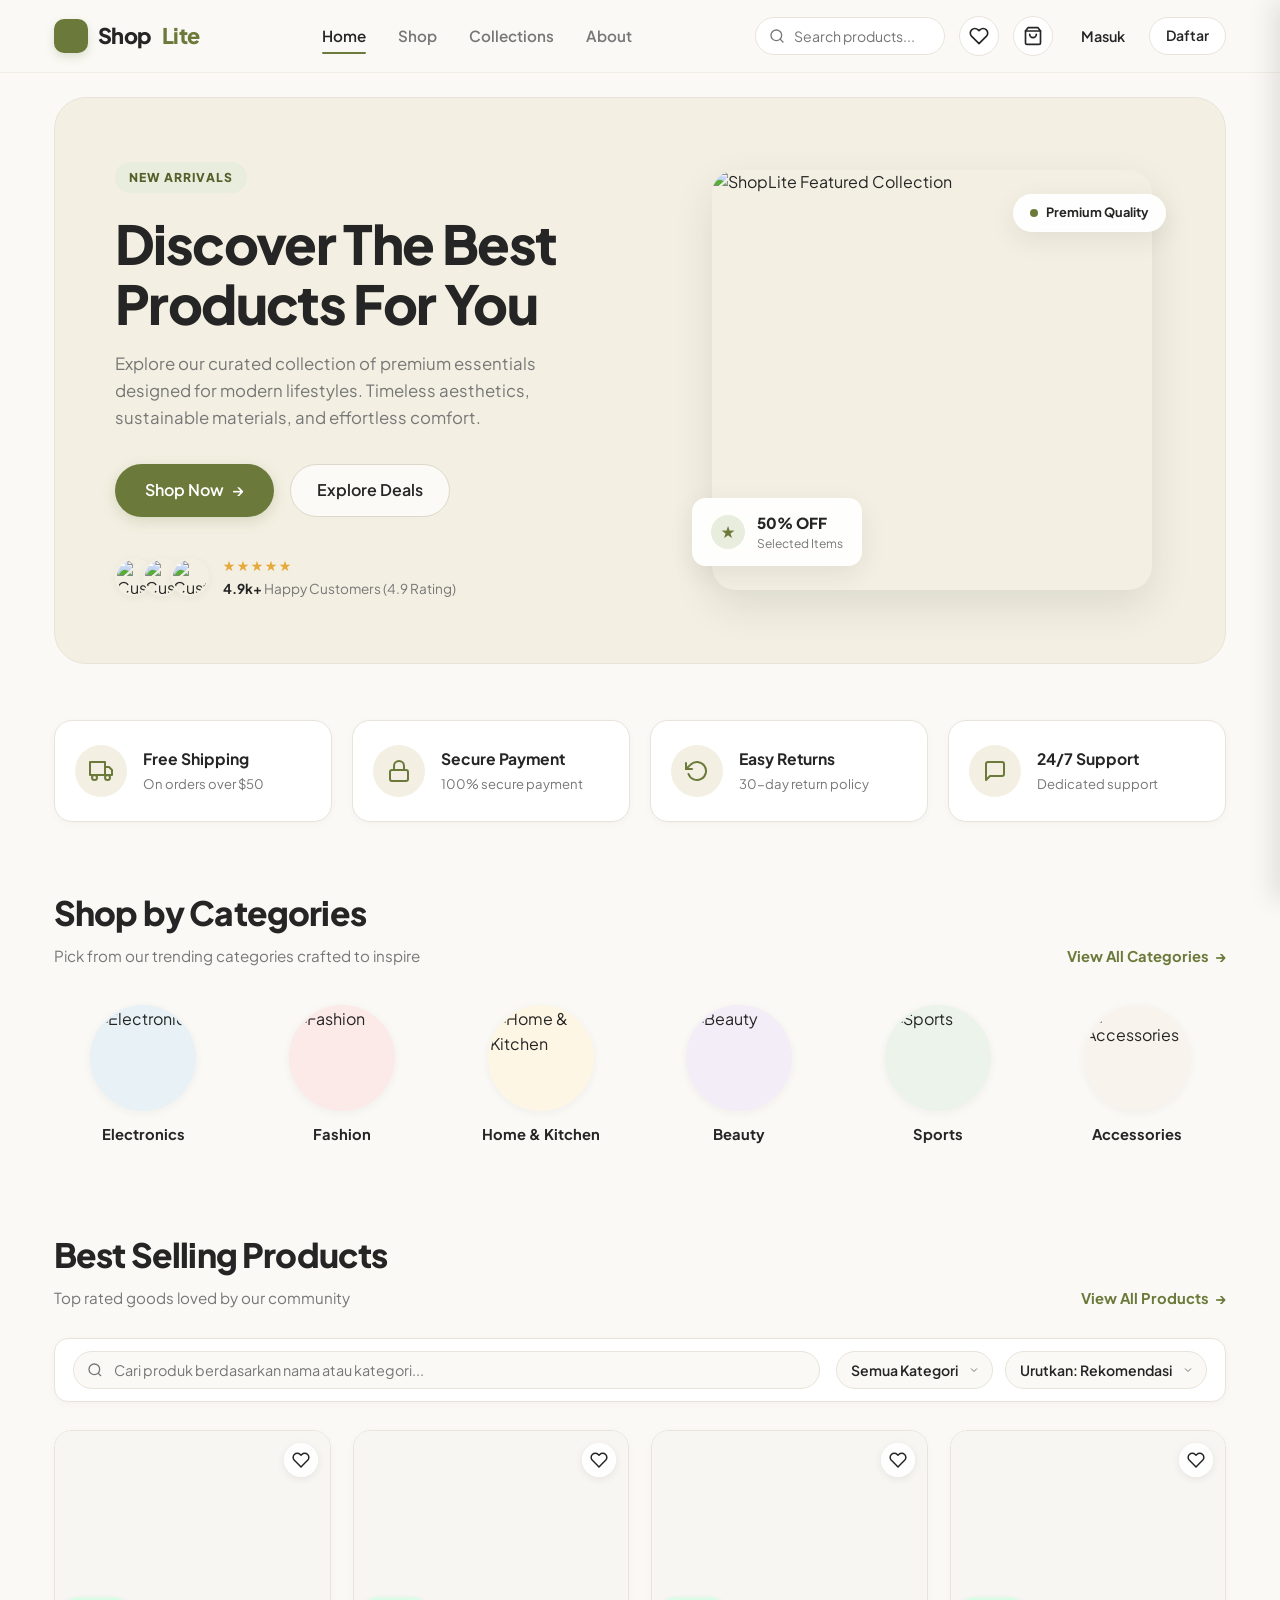
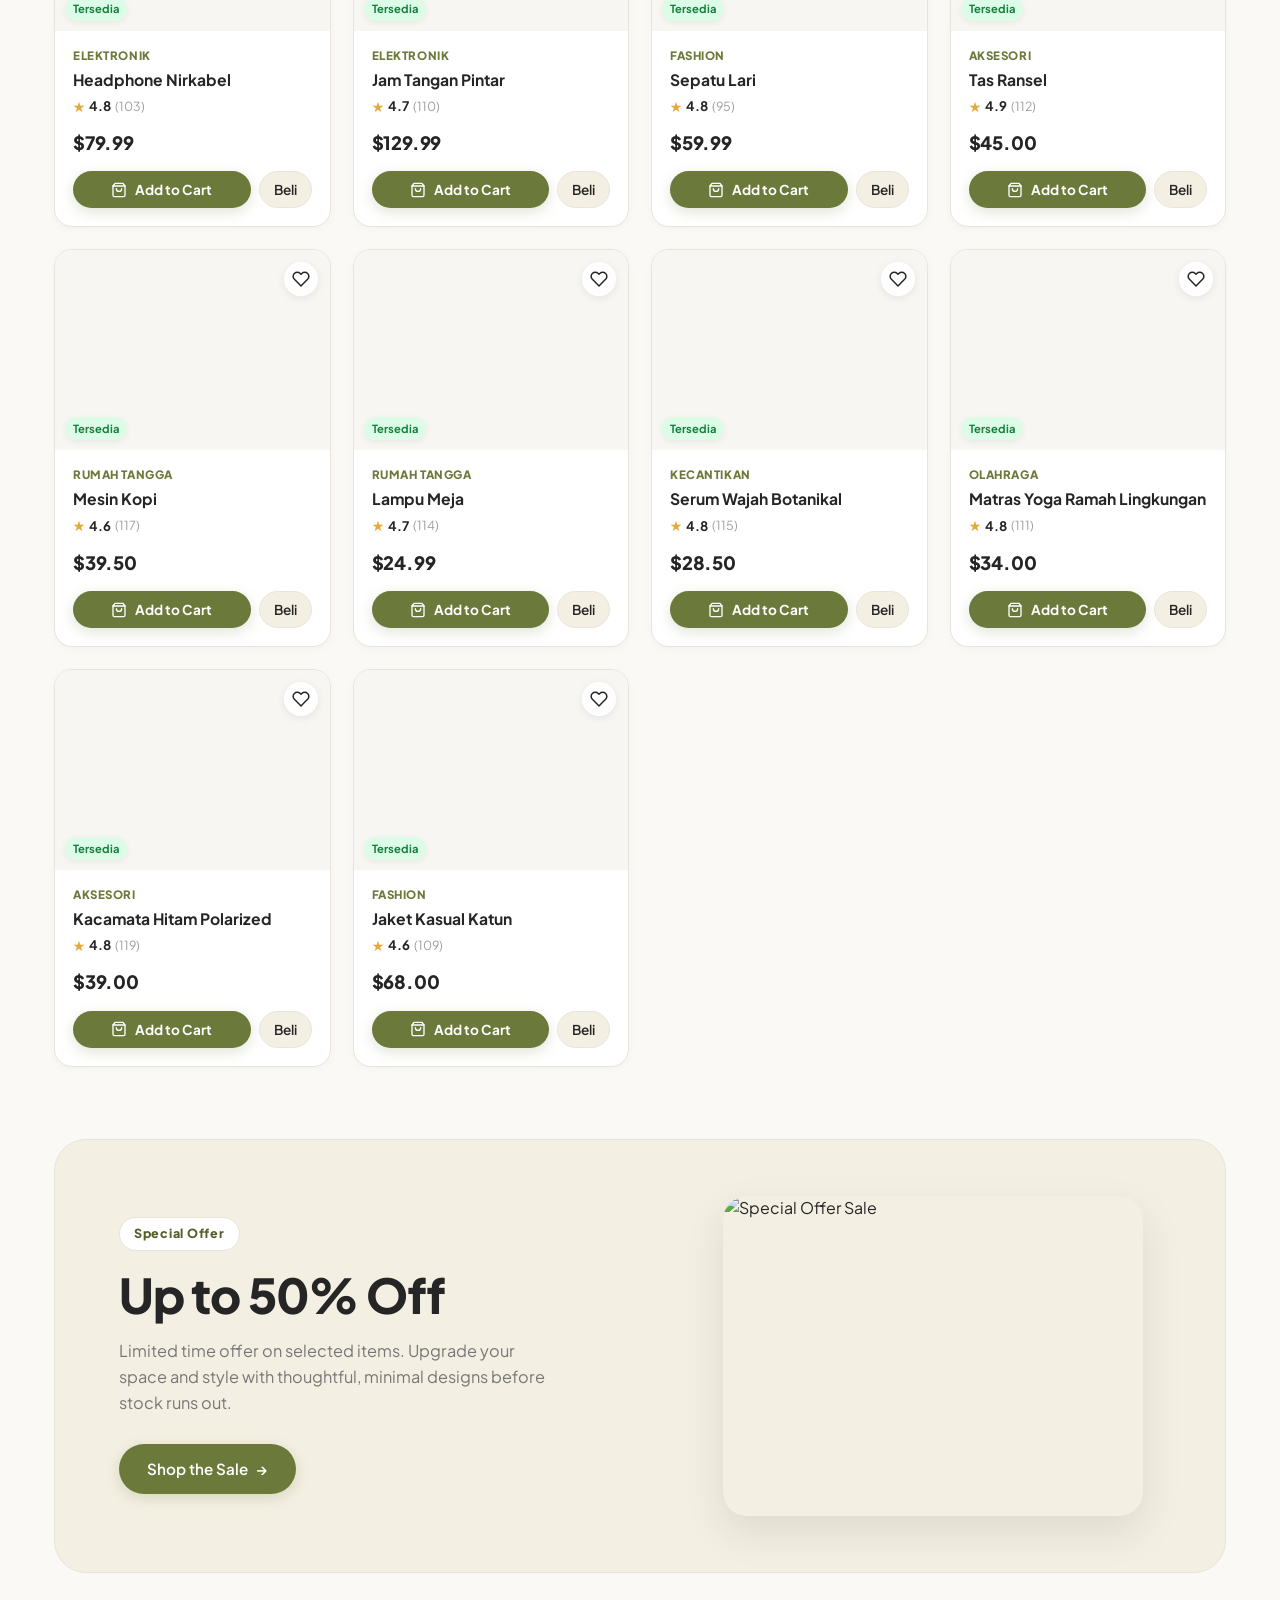
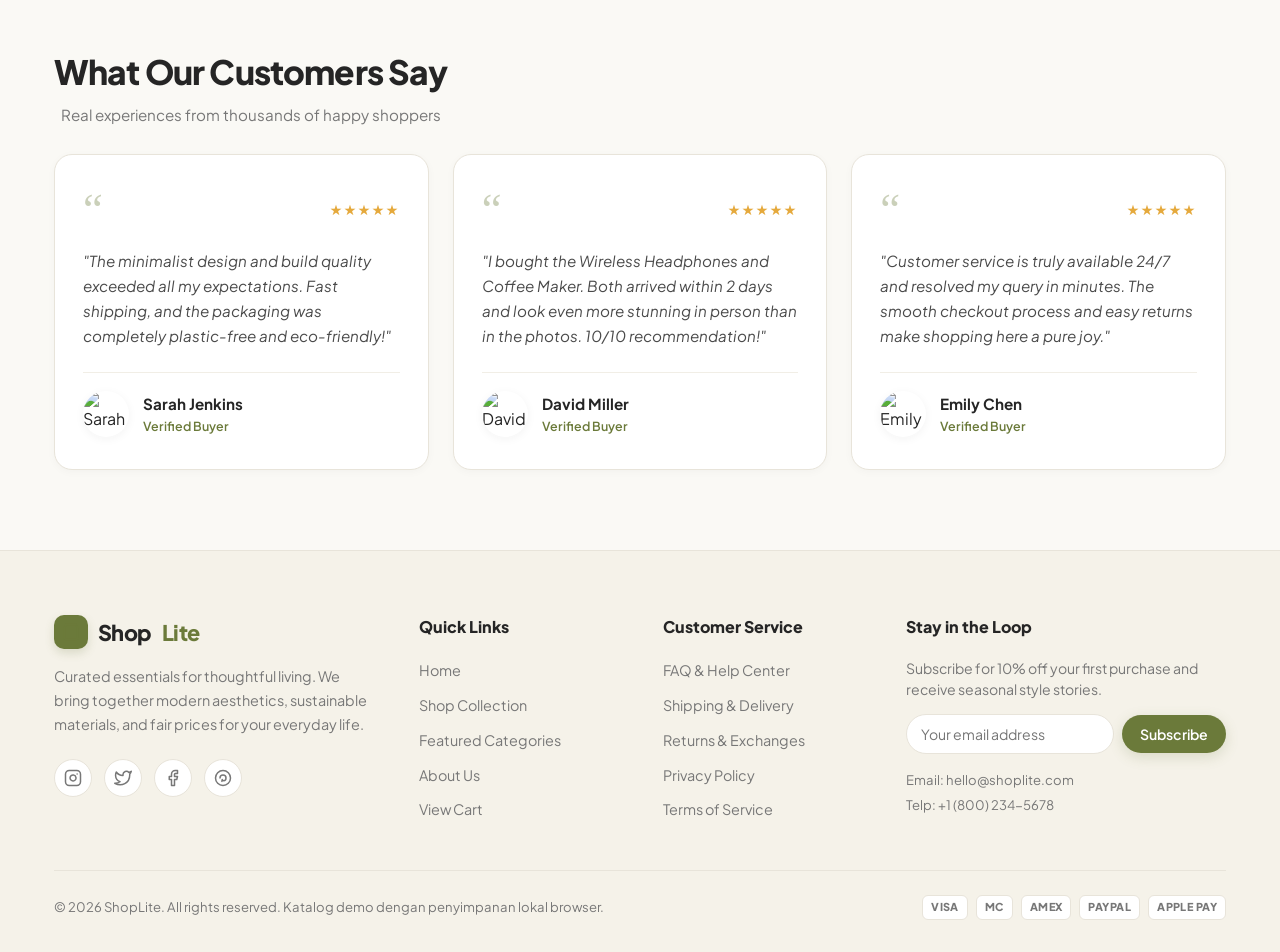
==== index.html @ 781b8d29 "initial commit" ====
<!DOCTYPE html>
<html lang="id">
<head>
  <meta charset="UTF-8">
  <meta name="viewport" content="width=device-width, initial-scale=1.0">
  <title>ShopLite — Modern & Minimal E-Commerce</title>
  <meta name="description" content="ShopLite offers modern, premium essentials crafted for your lifestyle. Enjoy free shipping, secure payment, and easy returns.">
  
  <!-- Modern Typography: Google Font Plus Jakarta Sans -->
  <link rel="preconnect" href="https://fonts.googleapis.com">
  <link rel="preconnect" href="https://fonts.gstatic.com" crossorigin>
  <link href="https://fonts.googleapis.com/css2?family=Plus+Jakarta+Sans:wght@400;500;600;700;800&display=swap" rel="stylesheet">
  
  <link rel="stylesheet" href="styles.css">
</head>
<body>

  <!-- ==================== HEADER / NAVBAR ==================== -->
  <header class="site-header">
    <nav class="navbar" id="mainNavbar">
      <div class="navbar-inner">
        <!-- Logo -->
        <a href="index.html" class="brand" aria-label="ShopLite Home">
          <span class="brand-icon">
            <svg viewBox="0 0 24 24" width="18" height="18" fill="none" stroke="currentColor" stroke-width="2.2" stroke-linecap="round" stroke-linejoin="round">
              <path d="M6 2L3 6v14a2 2 0 0 0 2 2h14a2 2 0 0 0 2-2V6l-3-4z"></path>
              <line x1="3" y1="6" x2="21" y2="6"></line>
              <path d="M16 10a4 4 0 0 1-8 0"></path>
            </svg>
          </span>
          Shop<span>Lite</span>
        </a>

        <!-- Desktop Navigation Links -->
        <div class="nav-menu">
          <a href="index.html" class="nav-item active">Home</a>
          <a href="#products-section" class="nav-item">Shop</a>
          <a href="#categories-section" class="nav-item">Collections</a>
          <a href="#about-section" class="nav-item">About</a>
        </div>

        <!-- Right Action Icons & Search -->
        <div class="nav-actions">
          <!-- Search Field -->
          <div class="nav-search-wrap">
            <svg class="search-icon" viewBox="0 0 24 24" width="16" height="16" fill="none" stroke="currentColor" stroke-width="2" stroke-linecap="round" stroke-linejoin="round">
              <circle cx="11" cy="11" r="8"></circle>
              <line x1="21" y1="21" x2="16.65" y2="16.65"></line>
            </svg>
            <input type="text" id="navSearchInput" class="nav-search-input" placeholder="Search products..." aria-label="Cari produk">
          </div>

          <!-- Wishlist Button -->
          <button id="navWishlistBtn" class="nav-icon-btn" aria-label="Wishlist" title="Lihat Wishlist">
            <svg viewBox="0 0 24 24" width="20" height="20" fill="none" stroke="currentColor" stroke-width="2" stroke-linecap="round" stroke-linejoin="round">
              <path d="M20.84 4.61a5.5 5.5 0 0 0-7.78 0L12 5.67l-1.06-1.06a5.5 5.5 0 0 0-7.78 7.78l1.06 1.06L12 21.23l7.78-7.78 1.06-1.06a5.5 5.5 0 0 0 0-7.78z"></path>
            </svg>
            <span id="wishlistCount" class="nav-badge" style="display:none;">0</span>
          </button>

          <!-- Shopping Cart Link -->
          <a href="cart.html" class="nav-icon-btn cart-btn" aria-label="Keranjang Belanja" title="Keranjang Belanja">
            <svg viewBox="0 0 24 24" width="20" height="20" fill="none" stroke="currentColor" stroke-width="2" stroke-linecap="round" stroke-linejoin="round">
              <path d="M6 2L3 6v14a2 2 0 0 0 2 2h14a2 2 0 0 0 2-2V6l-3-4z"></path>
              <line x1="3" y1="6" x2="21" y2="6"></line>
              <path d="M16 10a4 4 0 0 1-8 0"></path>
            </svg>
            <span id="cartCount" class="cart-badge">0</span>
          </a>

          <!-- User / Auth Area -->
          <div class="auth-wrapper">
            <div id="authArea" class="auth-area">
              <!-- filled dynamically by auth.js -->
            </div>
          </div>

          <!-- Mobile Hamburger Toggle -->
          <button id="mobileMenuToggle" class="mobile-toggle-btn" aria-label="Buka menu navigasi">
            <span></span>
            <span></span>
            <span></span>
          </button>
        </div>
      </div>
    </nav>

    <!-- Mobile Drawer Navigation -->
    <div id="mobileOverlay" class="mobile-overlay"></div>
    <div id="mobileMenu" class="mobile-menu">
      <div class="mobile-menu-header">
        <a href="index.html" class="brand">
          <span class="brand-icon">
            <svg viewBox="0 0 24 24" width="16" height="16" fill="none" stroke="currentColor" stroke-width="2">
              <path d="M6 2L3 6v14a2 2 0 0 0 2 2h14a2 2 0 0 0 2-2V6l-3-4z"></path>
            </svg>
          </span>
          Shop<span>Lite</span>
        </a>
        <button id="mobileMenuClose" class="mobile-close-btn" aria-label="Tutup menu">&times;</button>
      </div>
      <div class="mobile-menu-body">
        <a href="index.html" class="mobile-nav-link active">Home</a>
        <a href="#products-section" class="mobile-nav-link">Shop</a>
        <a href="#categories-section" class="mobile-nav-link">Collections</a>
        <a href="#about-section" class="mobile-nav-link">About</a>
        <div class="mobile-divider"></div>
        <a href="cart.html" class="mobile-nav-link">Keranjang Belanja</a>
        <div class="mobile-auth-placeholder" id="mobileAuthArea"></div>
      </div>
    </div>
  </header>

  <main class="main-content">
    <div class="container">
      
      <!-- ==================== HERO SECTION ==================== -->
      <section class="hero-section">
        <div class="hero-card">
          <div class="hero-content">
            <span class="hero-pill">NEW ARRIVALS</span>
            <h1 class="hero-title">Discover The Best Products For You</h1>
            <p class="hero-desc">
              Explore our curated collection of premium essentials designed for modern lifestyles. Timeless aesthetics, sustainable materials, and effortless comfort.
            </p>
            <div class="hero-cta-group">
              <a href="#products-section" class="btn btn-primary hero-btn">
                Shop Now <span class="btn-arrow">→</span>
              </a>
              <a href="#special-offer" class="btn btn-secondary hero-btn-sec">
                Explore Deals
              </a>
            </div>

            <!-- Customer Social Proof -->
            <div class="hero-social-proof">
              <div class="avatar-group">
                <img src="https://images.unsplash.com/photo-1534528741775-53994a69daeb?auto=format&fit=crop&w=80&q=80" alt="Customer avatar" class="avatar-img">
                <img src="https://images.unsplash.com/photo-1507003211169-0a1dd7228f2d?auto=format&fit=crop&w=80&q=80" alt="Customer avatar" class="avatar-img">
                <img src="https://images.unsplash.com/photo-1494790108377-be9c29b29330?auto=format&fit=crop&w=80&q=80" alt="Customer avatar" class="avatar-img">
              </div>
              <div class="proof-meta">
                <div class="proof-stars">★★★★★</div>
                <div class="proof-text"><strong>4.9k+</strong> Happy Customers (4.9 Rating)</div>
              </div>
            </div>
          </div>

          <div class="hero-media">
            <div class="hero-img-wrap">
              <img src="https://images.unsplash.com/photo-1441986300917-64674bd600d8?auto=format&fit=crop&w=900&q=80" alt="ShopLite Featured Collection" class="hero-img">
              
              <!-- Floating Glassmorphic Badge -->
              <div class="hero-float-card">
                <div class="float-icon">★</div>
                <div class="float-info">
                  <div class="float-title">50% OFF</div>
                  <div class="float-sub">Selected Items</div>
                </div>
              </div>

              <div class="hero-float-tag">
                <span class="tag-dot"></span> Premium Quality
              </div>
            </div>
          </div>
        </div>
      </section>

      <!-- ==================== SERVICE BENEFITS ==================== -->
      <section class="benefits-section">
        <div class="benefits-grid">
          <!-- Benefit 1 -->
          <div class="benefit-card">
            <div class="benefit-icon">
              <svg viewBox="0 0 24 24" width="24" height="24" fill="none" stroke="currentColor" stroke-width="2" stroke-linecap="round" stroke-linejoin="round">
                <rect x="1" y="3" width="15" height="13"></rect>
                <polygon points="16 8 20 8 23 11 23 16 16 16 16 8"></polygon>
                <circle cx="5.5" cy="18.5" r="2.5"></circle>
                <circle cx="18.5" cy="18.5" r="2.5"></circle>
              </svg>
            </div>
            <div class="benefit-text">
              <h4 class="benefit-title">Free Shipping</h4>
              <p class="benefit-sub">On orders over $50</p>
            </div>
          </div>

          <!-- Benefit 2 -->
          <div class="benefit-card">
            <div class="benefit-icon">
              <svg viewBox="0 0 24 24" width="24" height="24" fill="none" stroke="currentColor" stroke-width="2" stroke-linecap="round" stroke-linejoin="round">
                <rect x="3" y="11" width="18" height="11" rx="2" ry="2"></rect>
                <path d="M7 11V7a5 5 0 0 1 10 0v4"></path>
              </svg>
            </div>
            <div class="benefit-text">
              <h4 class="benefit-title">Secure Payment</h4>
              <p class="benefit-sub">100% secure payment</p>
            </div>
          </div>

          <!-- Benefit 3 -->
          <div class="benefit-card">
            <div class="benefit-icon">
              <svg viewBox="0 0 24 24" width="24" height="24" fill="none" stroke="currentColor" stroke-width="2" stroke-linecap="round" stroke-linejoin="round">
                <polyline points="1 4 1 10 7 10"></polyline>
                <path d="M3.51 15a9 9 0 1 0 2.13-9.36L1 10"></path>
              </svg>
            </div>
            <div class="benefit-text">
              <h4 class="benefit-title">Easy Returns</h4>
              <p class="benefit-sub">30-day return policy</p>
            </div>
          </div>

          <!-- Benefit 4 -->
          <div class="benefit-card">
            <div class="benefit-icon">
              <svg viewBox="0 0 24 24" width="24" height="24" fill="none" stroke="currentColor" stroke-width="2" stroke-linecap="round" stroke-linejoin="round">
                <path d="M21 15a2 2 0 0 1-2 2H7l-4 4V5a2 2 0 0 1 2-2h14a2 2 0 0 1 2 2z"></path>
              </svg>
            </div>
            <div class="benefit-text">
              <h4 class="benefit-title">24/7 Support</h4>
              <p class="benefit-sub">Dedicated support</p>
            </div>
          </div>
        </div>
      </section>

      <!-- ==================== SHOP BY CATEGORIES ==================== -->
      <section class="section categories-section" id="categories-section">
        <div class="section-header">
          <div>
            <h2 class="section-title">Shop by Categories</h2>
            <p class="section-subtitle">Pick from our trending categories crafted to inspire</p>
          </div>
          <a href="#products-section" id="viewAllCategoriesBtn" class="section-link">
            View All Categories <span class="link-arrow">→</span>
          </a>
        </div>

        <div class="categories-row">
          <!-- 1. Electronics (pastel blue) -->
          <div class="category-card" data-category-target="Elektronik">
            <div class="category-circle cat-bg-blue">
              <img src="https://images.unsplash.com/photo-1505740420928-5e560c06d30e?auto=format&fit=crop&w=300&q=80" alt="Electronics" class="cat-img" loading="lazy">
            </div>
            <span class="category-name">Electronics</span>
          </div>

          <!-- 2. Fashion (pastel pink) -->
          <div class="category-card" data-category-target="Fashion">
            <div class="category-circle cat-bg-pink">
              <img src="https://images.unsplash.com/photo-1542291026-7eec264c27ff?auto=format&fit=crop&w=300&q=80" alt="Fashion" class="cat-img" loading="lazy">
            </div>
            <span class="category-name">Fashion</span>
          </div>

          <!-- 3. Home & Kitchen (pastel yellow) -->
          <div class="category-card" data-category-target="Rumah Tangga">
            <div class="category-circle cat-bg-yellow">
              <img src="https://images.unsplash.com/photo-1495474472287-4d71bcdd2085?auto=format&fit=crop&w=300&q=80" alt="Home & Kitchen" class="cat-img" loading="lazy">
            </div>
            <span class="category-name">Home & Kitchen</span>
          </div>

          <!-- 4. Beauty (pastel purple) -->
          <div class="category-card" data-category-target="Kecantikan">
            <div class="category-circle cat-bg-purple">
              <img src="https://images.unsplash.com/photo-1620916566398-39f1143ab7be?auto=format&fit=crop&w=300&q=80" alt="Beauty" class="cat-img" loading="lazy">
            </div>
            <span class="category-name">Beauty</span>
          </div>

          <!-- 5. Sports (pastel green) -->
          <div class="category-card" data-category-target="Olahraga">
            <div class="category-circle cat-bg-green">
              <img src="https://images.unsplash.com/photo-1601925260368-ae2f83cf8b7f?auto=format&fit=crop&w=300&q=80" alt="Sports" class="cat-img" loading="lazy">
            </div>
            <span class="category-name">Sports</span>
          </div>

          <!-- 6. Accessories (pastel beige) -->
          <div class="category-card" data-category-target="Aksesori">
            <div class="category-circle cat-bg-beige">
              <img src="https://images.unsplash.com/photo-1553062407-98eeb64c6a62?auto=format&fit=crop&w=300&q=80" alt="Accessories" class="cat-img" loading="lazy">
            </div>
            <span class="category-name">Accessories</span>
          </div>
        </div>
      </section>

      <!-- ==================== BEST SELLING PRODUCTS ==================== -->
      <section class="section products-section" id="products-section">
        <div class="section-header">
          <div>
            <h2 class="section-title">Best Selling Products</h2>
            <p class="section-subtitle">Top rated goods loved by our community</p>
          </div>
          <a href="#products-section" id="viewAllProductsBtn" class="section-link">
            View All Products <span class="link-arrow">→</span>
          </a>
        </div>

        <!-- Filters Bar -->
        <div class="filters-bar">
          <div class="filter-search-box">
            <svg class="filter-search-icon" viewBox="0 0 24 24" width="16" height="16" fill="none" stroke="currentColor" stroke-width="2">
              <circle cx="11" cy="11" r="8"></circle>
              <line x1="21" y1="21" x2="16.65" y2="16.65"></line>
            </svg>
            <input type="text" id="searchInput" placeholder="Cari produk berdasarkan nama atau kategori...">
          </div>

          <div class="filter-selects-wrap">
            <div class="custom-select-wrap">
              <select id="categoryFilter" aria-label="Filter berdasarkan kategori">
                <option value="">Semua Kategori</option>
              </select>
            </div>

            <div class="custom-select-wrap">
              <select id="sortSelect" aria-label="Urutkan produk">
                <option value="default">Urutkan: Rekomendasi</option>
                <option value="price-asc">Harga: Terendah</option>
                <option value="price-desc">Harga: Tertinggi</option>
                <option value="name-asc">Nama: A–Z</option>
              </select>
            </div>
          </div>
        </div>

        <!-- Product Grid (filled by store.js) -->
        <div id="productGrid" class="product-grid"></div>

        <!-- Empty State -->
        <div id="emptyState" class="empty-state" style="display:none;">
          <div class="empty-state-icon">🔍</div>
          <h3>Produk tidak ditemukan</h3>
          <p>Coba kata pencarian lain atau pilih kategori yang berbeda.</p>
          <button class="btn btn-primary" onclick="resetFilters()">Reset Filter</button>
        </div>
      </section>

      <!-- ==================== SPECIAL OFFER BANNER ==================== -->
      <section class="section offer-section" id="special-offer">
        <div class="offer-banner">
          <div class="offer-content">
            <span class="offer-pill">Special Offer</span>
            <h2 class="offer-title">Up to 50% Off</h2>
            <p class="offer-desc">
              Limited time offer on selected items. Upgrade your space and style with thoughtful, minimal designs before stock runs out.
            </p>
            <a href="#products-section" class="btn btn-primary offer-btn">
              Shop the Sale <span class="btn-arrow">→</span>
            </a>
          </div>
          <div class="offer-media">
            <img src="https://images.unsplash.com/photo-1544816155-12df9643f363?auto=format&fit=crop&w=700&q=80" alt="Special Offer Sale" class="offer-img" loading="lazy">
          </div>
        </div>
      </section>

      <!-- ==================== CUSTOMER TESTIMONIALS ==================== -->
      <section class="section testimonials-section" id="about-section">
        <div class="section-header text-center">
          <div>
            <h2 class="section-title">What Our Customers Say</h2>
            <p class="section-subtitle">Real experiences from thousands of happy shoppers</p>
          </div>
        </div>

        <div class="testimonials-grid">
          <!-- Testimonial 1 -->
          <div class="testimonial-card">
            <div class="testimonial-top">
              <div class="quote-icon">“</div>
              <div class="testimonial-stars">★★★★★</div>
            </div>
            <p class="testimonial-quote">
              "The minimalist design and build quality exceeded all my expectations. Fast shipping, and the packaging was completely plastic-free and eco-friendly!"
            </p>
            <div class="testimonial-author">
              <img src="https://images.unsplash.com/photo-1494790108377-be9c29b29330?auto=format&fit=crop&w=150&q=80" alt="Sarah Jenkins" class="author-avatar" loading="lazy">
              <div class="author-info">
                <h4 class="author-name">Sarah Jenkins</h4>
                <span class="author-status">Verified Buyer</span>
              </div>
            </div>
          </div>

          <!-- Testimonial 2 -->
          <div class="testimonial-card">
            <div class="testimonial-top">
              <div class="quote-icon">“</div>
              <div class="testimonial-stars">★★★★★</div>
            </div>
            <p class="testimonial-quote">
              "I bought the Wireless Headphones and Coffee Maker. Both arrived within 2 days and look even more stunning in person than in the photos. 10/10 recommendation!"
            </p>
            <div class="testimonial-author">
              <img src="https://images.unsplash.com/photo-1507003211169-0a1dd7228f2d?auto=format&fit=crop&w=150&q=80" alt="David Miller" class="author-avatar" loading="lazy">
              <div class="author-info">
                <h4 class="author-name">David Miller</h4>
                <span class="author-status">Verified Buyer</span>
              </div>
            </div>
          </div>

          <!-- Testimonial 3 -->
          <div class="testimonial-card">
            <div class="testimonial-top">
              <div class="quote-icon">“</div>
              <div class="testimonial-stars">★★★★★</div>
            </div>
            <p class="testimonial-quote">
              "Customer service is truly available 24/7 and resolved my query in minutes. The smooth checkout process and easy returns make shopping here a pure joy."
            </p>
            <div class="testimonial-author">
              <img src="https://images.unsplash.com/photo-1534528741775-53994a69daeb?auto=format&fit=crop&w=150&q=80" alt="Emily Chen" class="author-avatar" loading="lazy">
              <div class="author-info">
                <h4 class="author-name">Emily Chen</h4>
                <span class="author-status">Verified Buyer</span>
              </div>
            </div>
          </div>
        </div>
      </section>

    </div>
  </main>

  <!-- ==================== FOOTER ==================== -->
  <footer class="site-footer">
    <div class="container">
      <div class="footer-grid">
        <!-- Col 1: Brand & Bio -->
        <div class="footer-col brand-col">
          <a href="index.html" class="brand footer-brand">
            <span class="brand-icon">
              <svg viewBox="0 0 24 24" width="18" height="18" fill="none" stroke="currentColor" stroke-width="2.2">
                <path d="M6 2L3 6v14a2 2 0 0 0 2 2h14a2 2 0 0 0 2-2V6l-3-4z"></path>
              </svg>
            </span>
            Shop<span>Lite</span>
          </a>
          <p class="footer-bio">
            Curated essentials for thoughtful living. We bring together modern aesthetics, sustainable materials, and fair prices for your everyday life.
          </p>
          <div class="footer-socials">
            <a href="#" class="social-link" aria-label="Instagram">
              <svg viewBox="0 0 24 24" width="18" height="18" fill="none" stroke="currentColor" stroke-width="2" stroke-linecap="round" stroke-linejoin="round">
                <rect x="2" y="2" width="20" height="20" rx="5" ry="5"></rect>
                <path d="M16 11.37A4 4 0 1 1 12.63 8 4 4 0 0 1 16 11.37z"></path>
                <line x1="17.5" y1="6.5" x2="17.51" y2="6.5"></line>
              </svg>
            </a>
            <a href="#" class="social-link" aria-label="Twitter">
              <svg viewBox="0 0 24 24" width="18" height="18" fill="none" stroke="currentColor" stroke-width="2" stroke-linecap="round" stroke-linejoin="round">
                <path d="M23 3a10.9 10.9 0 0 1-3.14 1.53 4.48 4.48 0 0 0-7.86 3v1A10.66 10.66 0 0 1 3 4s-4 9 5 13a11.64 11.64 0 0 1-7 2c9 5 20 0 20-11.5a4.5 4.5 0 0 0-.08-.83A7.72 7.72 0 0 0 23 3z"></path>
              </svg>
            </a>
            <a href="#" class="social-link" aria-label="Facebook">
              <svg viewBox="0 0 24 24" width="18" height="18" fill="none" stroke="currentColor" stroke-width="2" stroke-linecap="round" stroke-linejoin="round">
                <path d="M18 2h-3a5 5 0 0 0-5 5v3H7v4h3v8h4v-8h3l1-4h-4V7a1 1 0 0 1 1-1h3z"></path>
              </svg>
            </a>
            <a href="#" class="social-link" aria-label="Pinterest">
              <svg viewBox="0 0 24 24" width="18" height="18" fill="none" stroke="currentColor" stroke-width="2" stroke-linecap="round" stroke-linejoin="round">
                <circle cx="12" cy="12" r="10"></circle>
                <path d="M8 12a4 4 0 1 1 8 0c0 2.2-1.5 3.5-3 3.5-1 0-1.8-.7-2-1.5l-.5 2.5"></path>
              </svg>
            </a>
          </div>
        </div>

        <!-- Col 2: Quick Links -->
        <div class="footer-col">
          <h4 class="footer-heading">Quick Links</h4>
          <ul class="footer-links">
            <li><a href="index.html">Home</a></li>
            <li><a href="#products-section">Shop Collection</a></li>
            <li><a href="#categories-section">Featured Categories</a></li>
            <li><a href="#about-section">About Us</a></li>
            <li><a href="cart.html">View Cart</a></li>
          </ul>
        </div>

        <!-- Col 3: Customer Service -->
        <div class="footer-col">
          <h4 class="footer-heading">Customer Service</h4>
          <ul class="footer-links">
            <li><a href="#">FAQ & Help Center</a></li>
            <li><a href="#">Shipping & Delivery</a></li>
            <li><a href="#">Returns & Exchanges</a></li>
            <li><a href="#">Privacy Policy</a></li>
            <li><a href="#">Terms of Service</a></li>
          </ul>
        </div>

        <!-- Col 4: Newsletter & Contact -->
        <div class="footer-col newsletter-col">
          <h4 class="footer-heading">Stay in the Loop</h4>
          <p class="footer-news-text">
            Subscribe for 10% off your first purchase and receive seasonal style stories.
          </p>
          <form class="footer-news-form" onsubmit="event.preventDefault(); showToast('Terima kasih telah berlangganan newsletter ShopLite!'); this.reset();">
            <input type="email" placeholder="Your email address" required aria-label="Alamat email newsletter">
            <button type="submit" class="btn btn-primary news-btn">Subscribe</button>
          </form>
          <div class="footer-contact-info">
            <span>Email: hello@shoplite.com</span>
            <span>Telp: +1 (800) 234-5678</span>
          </div>
        </div>
      </div>

      <!-- Bottom Bar -->
      <div class="footer-bottom">
        <p class="copyright">© 2026 ShopLite. All rights reserved. Katalog demo dengan penyimpanan lokal browser.</p>
        <div class="payment-badges">
          <span class="pay-badge">VISA</span>
          <span class="pay-badge">MC</span>
          <span class="pay-badge">AMEX</span>
          <span class="pay-badge">PAYPAL</span>
          <span class="pay-badge">APPLE PAY</span>
        </div>
      </div>
    </div>
  </footer>

  <script src="db.js"></script>
  <script src="auth.js"></script>
  <script src="store.js"></script>
</body>
</html>
---- styles.css ----
/* =========================================================
   styles.css — ShopLite Modern Minimal Design System
   Color Palette: Olive Green (#6B7A3A), Warm Cream (#FAF9F5),
   Soft Cream (#F3EFE2), Dark Text (#252525), Soft Pastels
   ========================================================= */

@import url('https://fonts.googleapis.com/css2?family=Plus+Jakarta+Sans:wght@400;500;600;700;800&display=swap');

:root {
  /* Core Brand Colors */
  --color-primary: #6B7A3A;         /* Olive Green */
  --color-primary-dark: #53602A;    /* Deep Olive */
  --color-primary-light: #7E9047;   /* Light Olive */
  --color-primary-soft: #E9EDDD;    /* Soft Green Accent */
  --color-primary-glow: rgba(107, 122, 58, 0.2);

  /* Neutrals & Surfaces */
  --color-bg: #FAF9F5;              /* Warm off-white / cream background */
  --color-surface: #FFFFFF;         /* Pure white card surface */
  --color-cream: #F3EFE2;           /* Soft cream banner & hero background */
  --color-cream-subtle: #F9F7F1;    /* Very light cream */
  --color-border: #E8E4DA;          /* Soft warm border */
  --color-border-subtle: #F1EEE6;

  /* Typography Colors */
  --color-text: #252525;            /* Dark Charcoal text */
  --color-text-muted: #777777;      /* Secondary grey text */
  --color-text-light: #9E9E9E;      /* Subtle caption text */

  /* Category Pastel Backgrounds */
  --pastel-blue: #E8F1F5;
  --pastel-pink: #FCEAE8;
  --pastel-yellow: #FEF6E4;
  --pastel-green: #EBF3EA;
  --pastel-purple: #F3EDF7;
  --pastel-beige: #F8F3EC;

  /* Status / Feedback Colors */
  --color-danger: #D9534F;
  --color-danger-bg: #FDF2F2;
  --color-success: #5B8C51;
  --color-success-bg: #EBF4E9;
  --color-warning: #E09F3E;
  --color-warning-bg: #FEF7EC;

  /* Typography */
  --font-sans: 'Plus Jakarta Sans', -apple-system, BlinkMacSystemFont, 'Segoe UI', Roboto, Helvetica, Arial, sans-serif;

  /* Rounded Borders */
  --radius-xs: 6px;
  --radius-sm: 10px;
  --radius-md: 14px;
  --radius: 18px;
  --radius-lg: 24px;
  --radius-xl: 32px;
  --radius-pill: 9999px;

  /* Shadows */
  --shadow-subtle: 0 2px 8px rgba(37, 37, 37, 0.03);
  --shadow-sm: 0 2px 10px rgba(37, 37, 37, 0.05);
  --shadow: 0 4px 20px rgba(37, 37, 37, 0.05);
  --shadow-md: 0 8px 26px rgba(37, 37, 37, 0.08);
  --shadow-lg: 0 16px 40px rgba(37, 37, 37, 0.1);

  /* Transitions */
  --transition: all 0.25s cubic-bezier(0.16, 1, 0.3, 1);
}

/* ==================== GLOBAL BASE ==================== */
*, *::before, *::after {
  box-sizing: border-box;
}

html {
  scroll-behavior: smooth;
  font-size: 16px;
}

body {
  margin: 0;
  font-family: var(--font-sans);
  background-color: var(--color-bg);
  color: var(--color-text);
  line-height: 1.55;
  -webkit-font-smoothing: antialiased;
  -moz-osx-font-smoothing: grayscale;
  overflow-x: hidden;
}

a {
  color: inherit;
  text-decoration: none;
  transition: var(--transition);
}

img {
  max-width: 100%;
  display: block;
}

button, input, select, textarea {
  font-family: inherit;
}

/* Layout container */
.container {
  max-width: 1220px;
  margin: 0 auto;
  padding: 0 24px;
}

.section {
  margin-bottom: 72px;
}

.text-center {
  text-align: center;
}

/* ==================== SITE HEADER & NAVBAR ==================== */
.site-header {
  position: sticky;
  top: 0;
  z-index: 100;
  background: rgba(250, 249, 245, 0.94);
  backdrop-filter: blur(14px);
  -webkit-backdrop-filter: blur(14px);
  border-bottom: 1px solid var(--color-border-subtle);
  transition: var(--transition);
}

.navbar {
  width: 100%;
}

.navbar-inner {
  display: flex;
  align-items: center;
  justify-content: space-between;
  gap: 20px;
  padding: 16px 24px;
  max-width: 1220px;
  margin: 0 auto;
}

/* Brand Logo */
.brand {
  display: inline-flex;
  align-items: center;
  gap: 10px;
  font-size: 1.35rem;
  font-weight: 800;
  letter-spacing: -0.025em;
  color: var(--color-text);
  user-select: none;
}

.brand-icon {
  width: 34px;
  height: 34px;
  border-radius: 10px;
  background-color: var(--color-primary);
  color: #ffffff;
  display: inline-flex;
  align-items: center;
  justify-content: center;
  box-shadow: 0 4px 10px var(--color-primary-glow);
  transition: var(--transition);
}

.brand:hover .brand-icon {
  transform: rotate(-6deg) scale(1.05);
}

.brand span {
  color: var(--color-primary);
  font-weight: 800;
}

/* Navigation Menu */
.nav-menu {
  display: flex;
  align-items: center;
  gap: 32px;
}

.nav-item {
  font-size: 0.95rem;
  font-weight: 600;
  color: var(--color-text-muted);
  position: relative;
  padding: 6px 0;
}

.nav-item:hover,
.nav-item.active {
  color: var(--color-text);
}

.nav-item.active::after,
.nav-item:hover::after {
  content: '';
  position: absolute;
  bottom: 0;
  left: 0;
  width: 100%;
  height: 2px;
  background-color: var(--color-primary);
  border-radius: 2px;
}

/* Right Nav Actions */
.nav-actions {
  display: flex;
  align-items: center;
  gap: 14px;
}

.nav-search-wrap {
  position: relative;
  display: flex;
  align-items: center;
}

.nav-search-wrap .search-icon {
  position: absolute;
  left: 14px;
  color: var(--color-text-muted);
  pointer-events: none;
}

.nav-search-input {
  background: var(--color-surface);
  border: 1px solid var(--color-border);
  border-radius: var(--radius-pill);
  padding: 9px 16px 9px 38px;
  font-size: 0.88rem;
  width: 190px;
  transition: var(--transition);
  color: var(--color-text);
}

.nav-search-input:focus {
  outline: none;
  width: 240px;
  border-color: var(--color-primary);
  box-shadow: 0 0 0 3px var(--color-primary-glow);
}

/* Icon Buttons */
.nav-icon-btn {
  width: 40px;
  height: 40px;
  border-radius: 50%;
  background: var(--color-surface);
  border: 1px solid var(--color-border);
  color: var(--color-text);
  display: inline-flex;
  align-items: center;
  justify-content: center;
  cursor: pointer;
  position: relative;
  transition: var(--transition);
}

.nav-icon-btn:hover {
  border-color: var(--color-primary);
  color: var(--color-primary);
  transform: translateY(-2px);
  box-shadow: var(--shadow-sm);
}

.nav-icon-btn.active {
  background-color: var(--color-primary-soft);
  color: var(--color-primary);
  border-color: var(--color-primary);
}

.nav-badge,
.cart-badge {
  position: absolute;
  top: -4px;
  right: -4px;
  background: var(--color-primary);
  color: #ffffff;
  font-size: 0.68rem;
  font-weight: 700;
  min-width: 18px;
  height: 18px;
  padding: 0 4px;
  border-radius: var(--radius-pill);
  display: inline-flex;
  align-items: center;
  justify-content: center;
  box-shadow: 0 2px 5px rgba(0,0,0,0.15);
}

/* Auth Area */
.auth-wrapper {
  display: flex;
  align-items: center;
}

.auth-area {
  display: flex;
  align-items: center;
  gap: 10px;
}

.auth-area .nav-link {
  font-size: 0.9rem;
  font-weight: 600;
  color: var(--color-text);
  padding: 8px 14px;
  border-radius: var(--radius-pill);
  cursor: pointer;
  border: none;
  background: transparent;
  transition: var(--transition);
  font-family: inherit;
  display: inline-flex;
  align-items: center;
}

.auth-area .nav-link:hover {
  color: var(--color-primary);
}

.auth-area .btn-outline-small {
  border: 1.5px solid var(--color-border);
  background: var(--color-surface);
  border-radius: var(--radius-pill);
  padding: 7px 16px !important;
  font-size: 0.88rem;
  font-weight: 600;
  color: var(--color-text);
}

.auth-area .btn-outline-small:hover {
  border-color: var(--color-primary);
  color: var(--color-primary);
  background: var(--color-primary-soft);
}

.nav-greeting {
  font-size: 0.88rem;
  font-weight: 600;
  color: var(--color-text-muted);
  padding: 0 4px;
}

/* Mobile Toggle */
.mobile-toggle-btn {
  display: none;
  flex-direction: column;
  justify-content: center;
  gap: 5px;
  width: 38px;
  height: 38px;
  background: var(--color-surface);
  border: 1px solid var(--color-border);
  border-radius: 10px;
  padding: 8px;
  cursor: pointer;
}

.mobile-toggle-btn span {
  display: block;
  height: 2px;
  width: 100%;
  background-color: var(--color-text);
  border-radius: 2px;
  transition: var(--transition);
}

/* Mobile Drawer */
.mobile-overlay {
  position: fixed;
  inset: 0;
  background: rgba(0, 0, 0, 0.4);
  backdrop-filter: blur(4px);
  z-index: 150;
  opacity: 0;
  visibility: hidden;
  transition: var(--transition);
}

.mobile-overlay.open {
  opacity: 1;
  visibility: visible;
}

.mobile-menu {
  position: fixed;
  top: 0;
  right: 0;
  width: 82%;
  max-width: 320px;
  height: 100vh;
  background: var(--color-bg);
  z-index: 160;
  padding: 24px;
  transform: translateX(100%);
  transition: transform 0.3s cubic-bezier(0.16, 1, 0.3, 1);
  box-shadow: -8px 0 24px rgba(0,0,0,0.1);
  display: flex;
  flex-direction: column;
}

.mobile-menu.open {
  transform: translateX(0);
}

.mobile-menu-header {
  display: flex;
  align-items: center;
  justify-content: space-between;
  margin-bottom: 28px;
}

.mobile-close-btn {
  background: none;
  border: none;
  font-size: 1.8rem;
  color: var(--color-text-muted);
  cursor: pointer;
  line-height: 1;
}

.mobile-menu-body {
  display: flex;
  flex-direction: column;
  gap: 16px;
}

.mobile-nav-link {
  font-size: 1.05rem;
  font-weight: 600;
  color: var(--color-text);
  padding: 8px 0;
  border-bottom: 1px solid var(--color-border-subtle);
}

.mobile-divider {
  height: 1px;
  background: var(--color-border);
  margin: 12px 0;
}

/* ==================== BUTTONS ==================== */
.btn {
  display: inline-flex;
  align-items: center;
  justify-content: center;
  gap: 8px;
  border: none;
  border-radius: var(--radius-pill);
  padding: 12px 24px;
  font-size: 0.95rem;
  font-weight: 600;
  cursor: pointer;
  font-family: inherit;
  transition: var(--transition);
  text-align: center;
  white-space: nowrap;
}

.btn:active {
  transform: scale(0.98);
}

.btn-primary {
  background-color: var(--color-primary);
  color: #ffffff;
  box-shadow: 0 4px 14px var(--color-primary-glow);
}

.btn-primary:hover {
  background-color: var(--color-primary-dark);
  box-shadow: 0 6px 20px var(--color-primary-glow);
  transform: translateY(-2px);
  color: #ffffff;
}

.btn-secondary {
  background-color: var(--color-surface);
  color: var(--color-text);
  border: 1.5px solid var(--color-border);
}

.btn-secondary:hover {
  background-color: #f7f6f0;
  border-color: #d8d3c5;
  transform: translateY(-2px);
}

.btn-danger {
  background-color: var(--color-danger-bg);
  color: var(--color-danger);
  border: 1px solid #fecaca;
}

.btn-danger:hover {
  background-color: #fecaca;
}

.btn-sm {
  padding: 6px 14px;
  font-size: 0.85rem;
  border-radius: var(--radius-pill);
}

.btn-block {
  width: 100%;
}

.btn:disabled {
  opacity: 0.55;
  cursor: not-allowed;
  transform: none !important;
  box-shadow: none !important;
}

/* ==================== HERO SECTION ==================== */
.hero-section {
  padding-top: 24px;
  margin-bottom: 56px;
}

.hero-card {
  background-color: var(--color-cream);
  border: 1px solid var(--color-border);
  border-radius: var(--radius-xl);
  padding: 64px 60px;
  display: grid;
  grid-template-columns: 1.15fr 1fr;
  gap: 48px;
  align-items: center;
  position: relative;
  overflow: hidden;
}

.hero-content {
  position: relative;
  z-index: 2;
}

.hero-pill {
  display: inline-block;
  background-color: var(--color-primary-soft);
  color: var(--color-primary-dark);
  font-size: 0.76rem;
  font-weight: 800;
  letter-spacing: 0.08em;
  padding: 6px 14px;
  border-radius: var(--radius-pill);
  margin-bottom: 20px;
}

.hero-title {
  font-size: clamp(2.3rem, 4.2vw, 3.4rem);
  font-weight: 800;
  line-height: 1.12;
  letter-spacing: -0.03em;
  color: var(--color-text);
  margin: 0 0 18px 0;
}

.hero-desc {
  font-size: 1.05rem;
  color: var(--color-text-muted);
  line-height: 1.6;
  max-width: 480px;
  margin: 0 0 32px 0;
}

.hero-cta-group {
  display: flex;
  align-items: center;
  gap: 16px;
  flex-wrap: wrap;
  margin-bottom: 38px;
}

.hero-btn {
  padding: 14px 30px;
  font-size: 1rem;
}

.hero-btn .btn-arrow {
  transition: transform 0.2s ease;
}

.hero-btn:hover .btn-arrow {
  transform: translateX(4px);
}

.hero-btn-sec {
  padding: 13px 26px;
  font-size: 1rem;
  border-color: #ddd7c9;
  background: rgba(255, 255, 255, 0.7);
}

.hero-social-proof {
  display: flex;
  align-items: center;
  gap: 14px;
}

.avatar-group {
  display: flex;
  align-items: center;
}

.avatar-img {
  width: 38px;
  height: 38px;
  border-radius: 50%;
  object-fit: cover;
  border: 2.5px solid var(--color-cream);
  margin-left: -10px;
  box-shadow: var(--shadow-sm);
}

.avatar-img:first-child {
  margin-left: 0;
}

.proof-meta {
  display: flex;
  flex-direction: column;
  gap: 2px;
}

.proof-stars {
  color: #E5A93C;
  font-size: 0.85rem;
  letter-spacing: 2px;
}

.proof-text {
  font-size: 0.85rem;
  color: var(--color-text-muted);
}

.proof-text strong {
  color: var(--color-text);
}

/* Hero Media */
.hero-media {
  position: relative;
  display: flex;
  justify-content: center;
  align-items: center;
}

.hero-img-wrap {
  position: relative;
  width: 100%;
  max-width: 440px;
  border-radius: var(--radius-lg);
  overflow: visible;
}

.hero-img {
  width: 100%;
  height: 420px;
  object-fit: cover;
  border-radius: var(--radius-lg);
  box-shadow: var(--shadow-lg);
  transition: transform 0.4s ease;
}

.hero-img-wrap:hover .hero-img {
  transform: scale(1.02);
}

/* Floating Badges */
.hero-float-card {
  position: absolute;
  bottom: 24px;
  left: -20px;
  background: rgba(255, 255, 255, 0.92);
  backdrop-filter: blur(10px);
  border: 1px solid rgba(255, 255, 255, 0.6);
  padding: 12px 18px;
  border-radius: var(--radius-md);
  box-shadow: var(--shadow-md);
  display: flex;
  align-items: center;
  gap: 12px;
  animation: floatUpDown 4s ease-in-out infinite;
}

@keyframes floatUpDown {
  0%, 100% { transform: translateY(0); }
  50% { transform: translateY(-8px); }
}

.float-icon {
  width: 34px;
  height: 34px;
  border-radius: 50%;
  background-color: var(--color-primary-soft);
  color: var(--color-primary);
  display: flex;
  align-items: center;
  justify-content: center;
  font-size: 1rem;
}

.float-title {
  font-size: 0.95rem;
  font-weight: 800;
  color: var(--color-text);
}

.float-sub {
  font-size: 0.75rem;
  color: var(--color-text-muted);
}

.hero-float-tag {
  position: absolute;
  top: 24px;
  right: -14px;
  background: rgba(255, 255, 255, 0.94);
  backdrop-filter: blur(10px);
  border: 1px solid rgba(255, 255, 255, 0.6);
  padding: 8px 16px;
  border-radius: var(--radius-pill);
  box-shadow: var(--shadow-md);
  font-size: 0.8rem;
  font-weight: 700;
  color: var(--color-text);
  display: flex;
  align-items: center;
  gap: 8px;
}

.tag-dot {
  width: 8px;
  height: 8px;
  border-radius: 50%;
  background: var(--color-primary);
}

/* ==================== SERVICE BENEFITS ==================== */
.benefits-section {
  margin-bottom: 64px;
}

.benefits-grid {
  display: grid;
  grid-template-columns: repeat(4, 1fr);
  gap: 20px;
}

.benefit-card {
  background-color: var(--color-surface);
  border: 1px solid var(--color-border);
  border-radius: var(--radius);
  padding: 24px 20px;
  display: flex;
  align-items: center;
  gap: 16px;
  transition: var(--transition);
  box-shadow: var(--shadow-subtle);
}

.benefit-card:hover {
  transform: translateY(-4px);
  box-shadow: var(--shadow-md);
  border-color: #dcd6c8;
}

.benefit-icon {
  width: 52px;
  height: 52px;
  border-radius: 50%;
  background-color: var(--color-cream);
  color: var(--color-primary);
  display: flex;
  align-items: center;
  justify-content: center;
  flex-shrink: 0;
  transition: var(--transition);
}

.benefit-card:hover .benefit-icon {
  background-color: var(--color-primary-soft);
  transform: scale(1.06);
}

.benefit-text {
  display: flex;
  flex-direction: column;
}

.benefit-title {
  font-size: 0.98rem;
  font-weight: 700;
  margin: 0 0 3px 0;
  color: var(--color-text);
}

.benefit-sub {
  font-size: 0.82rem;
  color: var(--color-text-muted);
  margin: 0;
}

/* ==================== SECTION HEADINGS ==================== */
.section-header {
  display: flex;
  align-items: flex-end;
  justify-content: space-between;
  margin-bottom: 28px;
  gap: 16px;
}

.section-title {
  font-size: clamp(1.6rem, 2.8vw, 2.1rem);
  font-weight: 800;
  letter-spacing: -0.025em;
  color: var(--color-text);
  margin: 0 0 6px 0;
}

.section-subtitle {
  font-size: 0.95rem;
  color: var(--color-text-muted);
  margin: 0;
}

.section-link {
  font-size: 0.92rem;
  font-weight: 700;
  color: var(--color-primary);
  display: inline-flex;
  align-items: center;
  gap: 6px;
  white-space: nowrap;
}

.section-link .link-arrow {
  transition: transform 0.2s ease;
}

.section-link:hover .link-arrow {
  transform: translateX(4px);
}

/* ==================== SHOP BY CATEGORIES ==================== */
.categories-section {
  margin-bottom: 72px;
}

.categories-row {
  display: grid;
  grid-template-columns: repeat(6, 1fr);
  gap: 20px;
}

.category-card {
  display: flex;
  flex-direction: column;
  align-items: center;
  gap: 12px;
  cursor: pointer;
  padding: 10px;
  border-radius: var(--radius);
  transition: var(--transition);
  user-select: none;
}

.category-circle {
  width: 106px;
  height: 106px;
  border-radius: 50%;
  display: flex;
  align-items: center;
  justify-content: center;
  overflow: hidden;
  position: relative;
  box-shadow: var(--shadow-sm);
  transition: var(--transition);
  border: 2px solid transparent;
}

.cat-img {
  width: 100%;
  height: 100%;
  object-fit: cover;
  transition: transform 0.35s ease;
}

.category-card:hover .cat-img {
  transform: scale(1.12);
}

.category-card:hover .category-circle {
  transform: translateY(-4px);
  box-shadow: var(--shadow-md);
}

.category-name {
  font-size: 0.92rem;
  font-weight: 700;
  color: var(--color-text);
  text-align: center;
  transition: color 0.2s ease;
}

.category-card:hover .category-name {
  color: var(--color-primary);
}

/* Pastel Category Circle Backgrounds */
.cat-bg-blue { background-color: var(--pastel-blue); }
.cat-bg-pink { background-color: var(--pastel-pink); }
.cat-bg-yellow { background-color: var(--pastel-yellow); }
.cat-bg-purple { background-color: var(--pastel-purple); }
.cat-bg-green { background-color: var(--pastel-green); }
.cat-bg-beige { background-color: var(--pastel-beige); }

.category-card-active .category-circle {
  border-color: var(--color-primary);
  box-shadow: 0 0 0 3px var(--color-primary-glow);
  transform: translateY(-4px);
}

.category-card-active .category-name {
  color: var(--color-primary);
  font-weight: 800;
}

/* ==================== FILTERS BAR ==================== */
.filters-bar {
  display: flex;
  align-items: center;
  justify-content: space-between;
  gap: 16px;
  background: var(--color-surface);
  border: 1px solid var(--color-border);
  border-radius: var(--radius-md);
  padding: 12px 18px;
  margin-bottom: 28px;
  box-shadow: var(--shadow-subtle);
  flex-wrap: wrap;
}

.filter-search-box {
  position: relative;
  display: flex;
  align-items: center;
  flex: 1;
  min-width: 240px;
}

.filter-search-icon {
  position: absolute;
  left: 14px;
  color: var(--color-text-muted);
  pointer-events: none;
}

.filter-search-box input {
  width: 100%;
  padding: 9px 16px 9px 40px;
  border: 1px solid var(--color-border);
  border-radius: var(--radius-pill);
  font-size: 0.9rem;
  background: var(--color-bg);
  color: var(--color-text);
  outline: none;
  transition: var(--transition);
}

.filter-search-box input:focus {
  border-color: var(--color-primary);
  background: var(--color-surface);
  box-shadow: 0 0 0 3px var(--color-primary-glow);
}

.filter-selects-wrap {
  display: flex;
  align-items: center;
  gap: 12px;
  flex-wrap: wrap;
}

.custom-select-wrap select {
  padding: 9px 34px 9px 14px;
  border: 1px solid var(--color-border);
  border-radius: var(--radius-pill);
  font-size: 0.88rem;
  font-weight: 600;
  color: var(--color-text);
  background: var(--color-bg) url("data:image/svg+xml,%3Csvg xmlns='http://www.w3.org/2000/svg' width='12' height='12' viewBox='0 0 24 24' fill='none' stroke='%23777777' stroke-width='2'%3E%3Cpolyline points='6 9 12 15 18 9'%3E%3C/polyline%3E%3C/svg%3E") no-repeat right 12px center;
  -webkit-appearance: none;
  -moz-appearance: none;
  appearance: none;
  cursor: pointer;
  transition: var(--transition);
}

.custom-select-wrap select:focus {
  outline: none;
  border-color: var(--color-primary);
  box-shadow: 0 0 0 3px var(--color-primary-glow);
}

/* ==================== PRODUCT GRID & CARDS ==================== */
.product-grid {
  display: grid;
  grid-template-columns: repeat(auto-fill, minmax(228px, 1fr));
  gap: 22px;
  margin-bottom: 60px;
}

.product-card {
  background-color: var(--color-surface);
  border: 1px solid var(--color-border);
  border-radius: var(--radius);
  overflow: hidden;
  display: flex;
  flex-direction: column;
  transition: var(--transition);
  position: relative;
  box-shadow: var(--shadow-subtle);
}

.product-card:hover {
  transform: translateY(-5px);
  box-shadow: var(--shadow-md);
  border-color: #dcd6c8;
}

.product-thumb-wrap {
  position: relative;
  width: 100%;
  height: 200px;
  background-color: #f7f6f2;
  overflow: hidden;
}

.product-thumb {
  width: 100%;
  height: 100%;
  object-fit: cover;
  transition: transform 0.45s cubic-bezier(0.16, 1, 0.3, 1);
}

.product-card:hover .product-thumb {
  transform: scale(1.06);
}

/* Wishlist Heart Button */
.wishlist-heart-btn {
  position: absolute;
  top: 12px;
  right: 12px;
  width: 34px;
  height: 34px;
  border-radius: 50%;
  background: rgba(255, 255, 255, 0.88);
  backdrop-filter: blur(6px);
  border: 1px solid rgba(255, 255, 255, 0.7);
  display: inline-flex;
  align-items: center;
  justify-content: center;
  cursor: pointer;
  color: var(--color-text);
  box-shadow: 0 2px 8px rgba(0,0,0,0.08);
  z-index: 5;
  transition: var(--transition);
}

.wishlist-heart-btn:hover {
  transform: scale(1.1);
  background: #ffffff;
  color: #D9534F;
}

.wishlist-heart-btn.active {
  color: #D9534F;
  background: #ffffff;
}

/* Stock Pill */
.stock-pill {
  position: absolute;
  bottom: 10px;
  left: 10px;
  font-size: 0.7rem;
  font-weight: 700;
  padding: 3px 8px;
  border-radius: var(--radius-pill);
  backdrop-filter: blur(4px);
  box-shadow: 0 2px 6px rgba(0,0,0,0.06);
}

.stock-ok { background: rgba(220, 252, 231, 0.95); color: #15803d; }
.stock-low { background: rgba(254, 243, 199, 0.95); color: #b45309; }
.stock-out { background: rgba(254, 226, 226, 0.95); color: #dc2626; }

/* Product Card Body */
.product-card-body {
  padding: 16px 18px 18px;
  display: flex;
  flex-direction: column;
  flex: 1;
}

.product-category {
  font-size: 0.72rem;
  font-weight: 800;
  text-transform: uppercase;
  letter-spacing: 0.05em;
  color: var(--color-primary);
  margin-bottom: 4px;
}

.product-name {
  font-size: 0.98rem;
  font-weight: 700;
  color: var(--color-text);
  margin: 0 0 6px 0;
  line-height: 1.35;
  display: -webkit-box;
  -webkit-line-clamp: 1;
  -webkit-box-orient: vertical;
  overflow: hidden;
}

.product-desc {
  font-size: 0.82rem;
  color: var(--color-text-muted);
  margin: 0 0 10px 0;
  display: -webkit-box;
  -webkit-line-clamp: 2;
  -webkit-box-orient: vertical;
  overflow: hidden;
  line-height: 1.45;
}

/* Rating */
.product-rating {
  display: flex;
  align-items: center;
  gap: 4px;
  margin-bottom: 12px;
}

.rating-star {
  color: #E5A93C;
  font-size: 0.85rem;
}

.rating-score {
  font-size: 0.82rem;
  font-weight: 700;
  color: var(--color-text);
}

.rating-count {
  font-size: 0.78rem;
  color: var(--color-text-light);
}

/* Price Row */
.product-price-row {
  display: flex;
  align-items: baseline;
  justify-content: space-between;
  margin-bottom: 14px;
  margin-top: auto;
}

.product-price {
  font-size: 1.15rem;
  font-weight: 800;
  color: var(--color-text);
  letter-spacing: -0.01em;
}

/* Product Buttons */
.product-btn-group {
  display: grid;
  grid-template-columns: 1fr auto;
  gap: 8px;
}

.btn-add-cart {
  background-color: var(--color-primary);
  color: #ffffff;
  padding: 9px 12px;
  font-size: 0.85rem;
  font-weight: 700;
  border-radius: var(--radius-pill);
}

.btn-add-cart:hover {
  background-color: var(--color-primary-dark);
}

.btn-buy-now {
  background-color: var(--color-cream);
  color: var(--color-text);
  border: 1px solid var(--color-border);
  padding: 9px 14px;
  font-size: 0.85rem;
  font-weight: 600;
  border-radius: var(--radius-pill);
}

.btn-buy-now:hover {
  background-color: #e9e3d3;
}

/* Empty State */
.empty-state {
  text-align: center;
  padding: 64px 20px;
  background: var(--color-surface);
  border: 1px solid var(--color-border);
  border-radius: var(--radius-lg);
  margin-bottom: 50px;
}

.empty-state-icon {
  font-size: 2.4rem;
  margin-bottom: 12px;
}

.empty-state h3 {
  font-size: 1.3rem;
  margin: 0 0 8px 0;
}

.empty-state p {
  color: var(--color-text-muted);
  max-width: 400px;
  margin: 0 auto 20px;
}

/* ==================== SPECIAL OFFER BANNER ==================== */
.offer-section {
  margin-bottom: 72px;
}

.offer-banner {
  background-color: var(--color-cream);
  border: 1px solid var(--color-border);
  border-radius: var(--radius-xl);
  padding: 56px 64px;
  display: grid;
  grid-template-columns: 1.2fr 1fr;
  gap: 40px;
  align-items: center;
  position: relative;
  overflow: hidden;
}

.offer-content {
  position: relative;
  z-index: 2;
}

.offer-pill {
  display: inline-block;
  background-color: #ffffff;
  border: 1px solid var(--color-border);
  color: var(--color-primary-dark);
  font-size: 0.78rem;
  font-weight: 800;
  letter-spacing: 0.06em;
  padding: 6px 14px;
  border-radius: var(--radius-pill);
  margin-bottom: 16px;
}

.offer-title {
  font-size: clamp(2rem, 3.8vw, 3rem);
  font-weight: 800;
  line-height: 1.15;
  color: var(--color-text);
  margin: 0 0 16px 0;
  letter-spacing: -0.025em;
}

.offer-desc {
  font-size: 1.02rem;
  color: var(--color-text-muted);
  line-height: 1.6;
  max-width: 440px;
  margin: 0 0 28px 0;
}

.offer-btn {
  padding: 13px 28px;
}

.offer-media {
  display: flex;
  justify-content: center;
  align-items: center;
}

.offer-img {
  width: 100%;
  max-width: 420px;
  height: 320px;
  object-fit: cover;
  border-radius: var(--radius-lg);
  box-shadow: var(--shadow-lg);
  transition: transform 0.4s ease;
}

.offer-banner:hover .offer-img {
  transform: scale(1.02);
}

/* ==================== CUSTOMER TESTIMONIALS ==================== */
.testimonials-section {
  margin-bottom: 80px;
}

.testimonials-grid {
  display: grid;
  grid-template-columns: repeat(3, 1fr);
  gap: 24px;
}

.testimonial-card {
  background-color: var(--color-surface);
  border: 1px solid var(--color-border);
  border-radius: var(--radius);
  padding: 32px 28px;
  display: flex;
  flex-direction: column;
  justify-content: space-between;
  transition: var(--transition);
  box-shadow: var(--shadow-subtle);
}

.testimonial-card:hover {
  transform: translateY(-4px);
  box-shadow: var(--shadow-md);
  border-color: #dcd6c8;
}

.testimonial-top {
  display: flex;
  align-items: center;
  justify-content: space-between;
  margin-bottom: 16px;
}

.quote-icon {
  font-size: 2.8rem;
  line-height: 1;
  font-family: Georgia, serif;
  color: var(--color-primary);
  opacity: 0.35;
}

.testimonial-stars {
  color: #E5A93C;
  font-size: 0.85rem;
  letter-spacing: 2px;
}

.testimonial-quote {
  font-size: 0.95rem;
  line-height: 1.65;
  color: #4a4a4a;
  margin: 0 0 24px 0;
  font-style: italic;
}

.testimonial-author {
  display: flex;
  align-items: center;
  gap: 14px;
  border-top: 1px solid var(--color-border-subtle);
  padding-top: 18px;
}

.author-avatar {
  width: 46px;
  height: 46px;
  border-radius: 50%;
  object-fit: cover;
  box-shadow: var(--shadow-sm);
}

.author-info {
  display: flex;
  flex-direction: column;
}

.author-name {
  font-size: 0.95rem;
  font-weight: 700;
  color: var(--color-text);
  margin: 0 0 2px 0;
}

.author-status {
  font-size: 0.78rem;
  color: var(--color-primary);
  font-weight: 600;
}

/* ==================== FOOTER ==================== */
.site-footer {
  background-color: #F5F2E9;
  border-top: 1px solid var(--color-border);
  padding: 64px 0 32px;
  color: var(--color-text);
}

.footer-grid {
  display: grid;
  grid-template-columns: 1.6fr 1fr 1fr 1.4fr;
  gap: 40px;
  margin-bottom: 48px;
}

.brand-col .footer-bio {
  color: var(--color-text-muted);
  font-size: 0.9rem;
  line-height: 1.65;
  margin: 16px 0 22px 0;
  max-width: 320px;
}

.footer-socials {
  display: flex;
  align-items: center;
  gap: 12px;
}

.social-link {
  width: 38px;
  height: 38px;
  border-radius: 50%;
  background: var(--color-surface);
  border: 1px solid var(--color-border);
  display: flex;
  align-items: center;
  justify-content: center;
  color: var(--color-text-muted);
  transition: var(--transition);
}

.social-link:hover {
  background: var(--color-primary);
  color: #ffffff;
  border-color: var(--color-primary);
  transform: translateY(-2px);
}

.footer-heading {
  font-size: 1rem;
  font-weight: 800;
  color: var(--color-text);
  margin: 0 0 18px 0;
}

.footer-links {
  list-style: none;
  padding: 0;
  margin: 0;
  display: flex;
  flex-direction: column;
  gap: 10px;
}

.footer-links a {
  font-size: 0.9rem;
  color: var(--color-text-muted);
  transition: color 0.2s ease;
}

.footer-links a:hover {
  color: var(--color-primary);
  padding-left: 3px;
}

.footer-news-text {
  font-size: 0.88rem;
  color: var(--color-text-muted);
  margin: 0 0 14px 0;
  line-height: 1.5;
}

.footer-news-form {
  display: flex;
  align-items: center;
  gap: 8px;
  margin-bottom: 16px;
}

.footer-news-form input {
  flex: 1;
  padding: 10px 14px;
  border: 1px solid var(--color-border);
  border-radius: var(--radius-pill);
  font-size: 0.88rem;
  background: var(--color-surface);
  color: var(--color-text);
  outline: none;
}

.footer-news-form input:focus {
  border-color: var(--color-primary);
}

.news-btn {
  padding: 10px 18px;
  font-size: 0.88rem;
}

.footer-contact-info {
  display: flex;
  flex-direction: column;
  gap: 4px;
  font-size: 0.82rem;
  color: var(--color-text-muted);
}

.footer-bottom {
  border-top: 1px solid var(--color-border);
  padding-top: 24px;
  display: flex;
  align-items: center;
  justify-content: space-between;
  flex-wrap: wrap;
  gap: 16px;
}

.copyright {
  font-size: 0.82rem;
  color: var(--color-text-muted);
  margin: 0;
}

.payment-badges {
  display: flex;
  align-items: center;
  gap: 8px;
  flex-wrap: wrap;
}

.pay-badge {
  font-size: 0.68rem;
  font-weight: 800;
  background: var(--color-surface);
  border: 1px solid var(--color-border);
  padding: 3px 8px;
  border-radius: var(--radius-xs);
  color: var(--color-text-muted);
  letter-spacing: 0.04em;
}

/* ==================== CART PAGE ==================== */
.page-header {
  display: flex;
  align-items: center;
  justify-content: space-between;
  margin: 36px 0 24px;
  flex-wrap: wrap;
  gap: 12px;
}

.page-header h1 {
  margin: 0;
  font-size: 1.8rem;
  font-weight: 800;
  letter-spacing: -0.02em;
}

.cart-layout {
  display: grid;
  grid-template-columns: 1fr 340px;
  gap: 28px;
  margin-bottom: 60px;
  align-items: start;
}

.cart-item {
  display: grid;
  grid-template-columns: 80px 1fr auto auto;
  gap: 18px;
  align-items: center;
  background: var(--color-surface);
  border: 1px solid var(--color-border);
  border-radius: var(--radius);
  padding: 16px 20px;
  margin-bottom: 14px;
  box-shadow: var(--shadow-subtle);
  transition: var(--transition);
}

.cart-item:hover {
  border-color: #dcd6c8;
}

.cart-item img {
  width: 80px;
  height: 80px;
  object-fit: cover;
  border-radius: var(--radius-sm);
}

.cart-item-name {
  font-weight: 700;
  font-size: 1rem;
  color: var(--color-text);
  margin-bottom: 4px;
}

.cart-item-price {
  color: var(--color-text-muted);
  font-size: 0.88rem;
  margin-bottom: 6px;
}

.remove-link {
  color: var(--color-danger);
  font-size: 0.82rem;
  font-weight: 600;
  cursor: pointer;
  border: none;
  background: none;
  padding: 0;
  font-family: inherit;
}

.remove-link:hover {
  text-decoration: underline;
}

.qty-control {
  display: flex;
  align-items: center;
  gap: 8px;
  border: 1.5px solid var(--color-border);
  border-radius: var(--radius-pill);
  padding: 4px 10px;
  background: var(--color-bg);
}

.qty-control button {
  border: none;
  background: none;
  font-size: 1.1rem;
  cursor: pointer;
  width: 22px;
  font-family: inherit;
  font-weight: 700;
  color: var(--color-primary);
}

.qty-control button:disabled {
  opacity: 0.3;
  cursor: not-allowed;
}

.qty-control span {
  min-width: 20px;
  text-align: center;
  font-weight: 700;
  font-size: 0.92rem;
}

.summary-card {
  background: var(--color-surface);
  border: 1px solid var(--color-border);
  border-radius: var(--radius);
  padding: 24px;
  position: sticky;
  top: 96px;
  box-shadow: var(--shadow-sm);
}

.summary-card h3 {
  margin: 0 0 18px 0;
  font-size: 1.15rem;
  font-weight: 800;
}

.summary-row {
  display: flex;
  justify-content: space-between;
  font-size: 0.92rem;
  margin-bottom: 12px;
  color: var(--color-text-muted);
}

.summary-row.total {
  font-size: 1.18rem;
  font-weight: 800;
  color: var(--color-text);
  border-top: 1px solid var(--color-border);
  padding-top: 14px;
  margin-top: 14px;
}

/* ==================== CHECKOUT PAGE ==================== */
.checkout-layout {
  display: grid;
  grid-template-columns: 1fr 340px;
  gap: 28px;
  margin-bottom: 60px;
  align-items: start;
}

.checkout-section {
  background: var(--color-surface);
  border: 1px solid var(--color-border);
  border-radius: var(--radius);
  padding: 24px;
  margin-bottom: 20px;
  box-shadow: var(--shadow-subtle);
}

.checkout-section h3 {
  margin: 0 0 18px 0;
  font-size: 1.15rem;
  font-weight: 800;
}

.form-row {
  display: grid;
  grid-template-columns: 1fr 1fr;
  gap: 14px;
}

.form-group {
  margin-bottom: 16px;
}

.form-group label {
  display: block;
  font-size: 0.85rem;
  font-weight: 700;
  margin-bottom: 6px;
  color: var(--color-text);
}

.form-group input,
.form-group select,
.form-group textarea {
  width: 100%;
  padding: 11px 14px;
  border: 1.5px solid var(--color-border);
  border-radius: var(--radius-sm);
  font-size: 0.95rem;
  font-family: inherit;
  background: var(--color-bg);
  color: var(--color-text);
  transition: var(--transition);
}

.form-group input:focus,
.form-group select:focus,
.form-group textarea:focus {
  outline: none;
  border-color: var(--color-primary);
  background: #ffffff;
  box-shadow: 0 0 0 3px var(--color-primary-glow);
}

.mini-order-item {
  display: flex;
  justify-content: space-between;
  font-size: 0.88rem;
  margin-bottom: 8px;
  color: var(--color-text-muted);
}

/* ==================== AUTH PAGES ==================== */
.auth-wrap {
  min-height: calc(100vh - 120px);
  display: flex;
  align-items: center;
  justify-content: center;
  padding: 48px 20px;
}

.auth-card {
  background: var(--color-surface);
  border: 1px solid var(--color-border);
  border-radius: var(--radius-lg);
  padding: 40px 36px;
  width: 100%;
  max-width: 420px;
  box-shadow: var(--shadow-md);
}

.auth-card h2 {
  margin: 0 0 6px 0;
  font-size: 1.6rem;
  font-weight: 800;
}

.auth-card .subtitle {
  color: var(--color-text-muted);
  font-size: 0.92rem;
  margin-bottom: 24px;
}

.form-error {
  background: var(--color-danger-bg);
  color: var(--color-danger);
  border: 1px solid #fecaca;
  padding: 10px 14px;
  border-radius: var(--radius-sm);
  font-size: 0.86rem;
  margin-bottom: 16px;
  display: none;
}

.form-error.show {
  display: block;
}

.auth-switch {
  text-align: center;
  margin-top: 20px;
  font-size: 0.9rem;
  color: var(--color-text-muted);
}

.auth-switch a {
  color: var(--color-primary);
  font-weight: 700;
}

.demo-hint {
  margin-top: 22px;
  font-size: 0.8rem;
  color: var(--color-text-muted);
  background: var(--color-cream);
  border: 1px solid var(--color-border);
  border-radius: var(--radius-sm);
  padding: 12px 14px;
  text-align: left;
  line-height: 1.5;
}

/* ==================== ORDER CONFIRMATION ==================== */
.confirm-wrap {
  max-width: 560px;
  margin: 64px auto;
  text-align: center;
  background: var(--color-surface);
  border: 1px solid var(--color-border);
  border-radius: var(--radius-lg);
  padding: 48px 36px;
  box-shadow: var(--shadow-md);
}

.confirm-icon {
  width: 70px;
  height: 70px;
  border-radius: 50%;
  background: var(--color-primary-soft);
  color: var(--color-primary-dark);
  display: flex;
  align-items: center;
  justify-content: center;
  font-size: 2.2rem;
  font-weight: 800;
  margin: 0 auto 20px;
  box-shadow: 0 4px 14px var(--color-primary-glow);
}

.order-id-box {
  background: var(--color-cream);
  border: 1px solid var(--color-border);
  border-radius: var(--radius-sm);
  padding: 12px 16px;
  font-family: monospace;
  font-size: 0.95rem;
  font-weight: 700;
  margin: 20px 0;
  color: var(--color-text);
}

/* ==================== ADMIN PANEL ==================== */
.admin-stats {
  display: grid;
  grid-template-columns: repeat(auto-fit, minmax(200px, 1fr));
  gap: 18px;
  margin-bottom: 28px;
}

.stat-card {
  background: var(--color-surface);
  border: 1px solid var(--color-border);
  border-radius: var(--radius);
  padding: 20px 22px;
  box-shadow: var(--shadow-subtle);
}

.stat-card .stat-label {
  font-size: 0.82rem;
  font-weight: 700;
  color: var(--color-text-muted);
  text-transform: uppercase;
  letter-spacing: 0.04em;
  margin-bottom: 6px;
}

.stat-card .stat-value {
  font-size: 1.8rem;
  font-weight: 800;
  color: var(--color-text);
}

.admin-tabs {
  display: flex;
  gap: 10px;
  border-bottom: 1.5px solid var(--color-border);
  margin-bottom: 24px;
}

.admin-tab {
  padding: 12px 20px;
  font-weight: 700;
  font-size: 0.95rem;
  color: var(--color-text-muted);
  border: none;
  background: none;
  cursor: pointer;
  border-bottom: 3px solid transparent;
  font-family: inherit;
  transition: var(--transition);
}

.admin-tab.active {
  color: var(--color-primary);
  border-bottom-color: var(--color-primary);
}

table.admin-table {
  width: 100%;
  border-collapse: collapse;
  background: var(--color-surface);
  border: 1px solid var(--color-border);
  border-radius: var(--radius);
  overflow: hidden;
  box-shadow: var(--shadow-subtle);
}

table.admin-table th,
table.admin-table td {
  padding: 14px 16px;
  text-align: left;
  font-size: 0.9rem;
  border-bottom: 1px solid var(--color-border);
}

table.admin-table th {
  background: var(--color-cream);
  font-weight: 700;
  color: var(--color-text);
  font-size: 0.78rem;
  text-transform: uppercase;
  letter-spacing: 0.05em;
}

table.admin-table img.thumb-sm {
  width: 48px;
  height: 48px;
  object-fit: cover;
  border-radius: var(--radius-xs);
}

table.admin-table tr:last-child td {
  border-bottom: none;
}

.table-actions {
  display: flex;
  gap: 8px;
}

/* Modals */
.modal-overlay {
  position: fixed;
  inset: 0;
  background: rgba(0, 0, 0, 0.45);
  backdrop-filter: blur(4px);
  display: none;
  align-items: center;
  justify-content: center;
  z-index: 200;
  padding: 20px;
}

.modal-overlay.open {
  display: flex;
}

.modal-box {
  background: var(--color-surface);
  border-radius: var(--radius-lg);
  padding: 32px;
  max-width: 500px;
  width: 100%;
  max-height: 90vh;
  overflow-y: auto;
  box-shadow: var(--shadow-lg);
  border: 1px solid var(--color-border);
}

.modal-box h3 {
  margin: 0 0 16px 0;
  font-size: 1.3rem;
  font-weight: 800;
}

.modal-footer {
  display: flex;
  justify-content: flex-end;
  gap: 12px;
  margin-top: 24px;
}

/* ==================== TOASTS ==================== */
.toast-container {
  position: fixed;
  bottom: 28px;
  right: 28px;
  display: flex;
  flex-direction: column;
  gap: 10px;
  z-index: 300;
}

.toast {
  background: #252525;
  color: #ffffff;
  padding: 13px 20px;
  border-radius: var(--radius-pill);
  font-size: 0.9rem;
  font-weight: 600;
  box-shadow: var(--shadow-md);
  opacity: 1;
  transform: translateY(0);
  transition: opacity 0.4s ease, transform 0.4s ease;
  display: flex;
  align-items: center;
  gap: 10px;
}

.toast-success {
  background: var(--color-primary);
}

.toast-error {
  background: var(--color-danger);
}

.toast-hide {
  opacity: 0;
  transform: translateY(12px);
}

/* ==================== RESPONSIVE BREAKPOINTS ==================== */
@media (max-width: 1024px) {
  .hero-card {
    padding: 48px 40px;
    grid-template-columns: 1fr 1fr;
    gap: 32px;
  }

  .categories-row {
    grid-template-columns: repeat(3, 1fr);
    gap: 16px;
  }

  .benefits-grid {
    grid-template-columns: repeat(2, 1fr);
  }

  .testimonials-grid {
    grid-template-columns: 1fr;
    max-width: 600px;
    margin: 0 auto;
  }

  .footer-grid {
    grid-template-columns: 1fr 1fr;
    gap: 32px;
  }
}

@media (max-width: 820px) {
  .nav-menu {
    display: none;
  }

  .mobile-toggle-btn {
    display: flex;
  }

  .nav-search-wrap {
    display: none;
  }

  .hero-card {
    grid-template-columns: 1fr;
    padding: 36px 28px;
    text-align: center;
  }

  .hero-content {
    display: flex;
    flex-direction: column;
    align-items: center;
  }

  .hero-desc {
    margin: 0 auto 28px;
  }

  .hero-cta-group {
    justify-content: center;
  }

  .hero-social-proof {
    justify-content: center;
  }

  .hero-media {
    margin-top: 10px;
  }

  .hero-img {
    height: 320px;
  }

  .hero-float-card {
    left: 10px;
    bottom: 16px;
  }

  .offer-banner {
    grid-template-columns: 1fr;
    padding: 36px 28px;
    text-align: center;
  }

  .offer-content {
    display: flex;
    flex-direction: column;
    align-items: center;
  }

  .offer-desc {
    margin: 0 auto 24px;
  }

  .cart-layout,
  .checkout-layout {
    grid-template-columns: 1fr;
  }
}

@media (max-width: 640px) {
  .categories-row {
    display: flex;
    overflow-x: auto;
    scroll-snap-type: x mandatory;
    gap: 16px;
    padding: 4px 4px 16px 4px;
    scrollbar-width: none;
  }

  .categories-row::-webkit-scrollbar {
    display: none;
  }

  .category-card {
    scroll-snap-align: start;
    flex: 0 0 94px;
    padding: 6px;
  }

  .category-circle {
    width: 86px;
    height: 86px;
  }

  .benefits-grid {
    grid-template-columns: 1fr;
    gap: 14px;
  }

  .product-grid {
    grid-template-columns: repeat(2, 1fr);
    gap: 14px;
  }

  .product-thumb-wrap {
    height: 160px;
  }

  .product-card-body {
    padding: 12px;
  }

  .product-btn-group {
    grid-template-columns: 1fr;
  }

  .footer-grid {
    grid-template-columns: 1fr;
    gap: 28px;
  }

  .footer-bottom {
    flex-direction: column;
    align-items: center;
    text-align: center;
  }

  .cart-item {
    grid-template-columns: 60px 1fr;
    gap: 12px;
  }

  .cart-item img {
    width: 60px;
    height: 60px;
  }

  .qty-control {
    grid-column: span 2;
    justify-content: center;
  }

  .form-row {
    grid-template-columns: 1fr;
  }
}
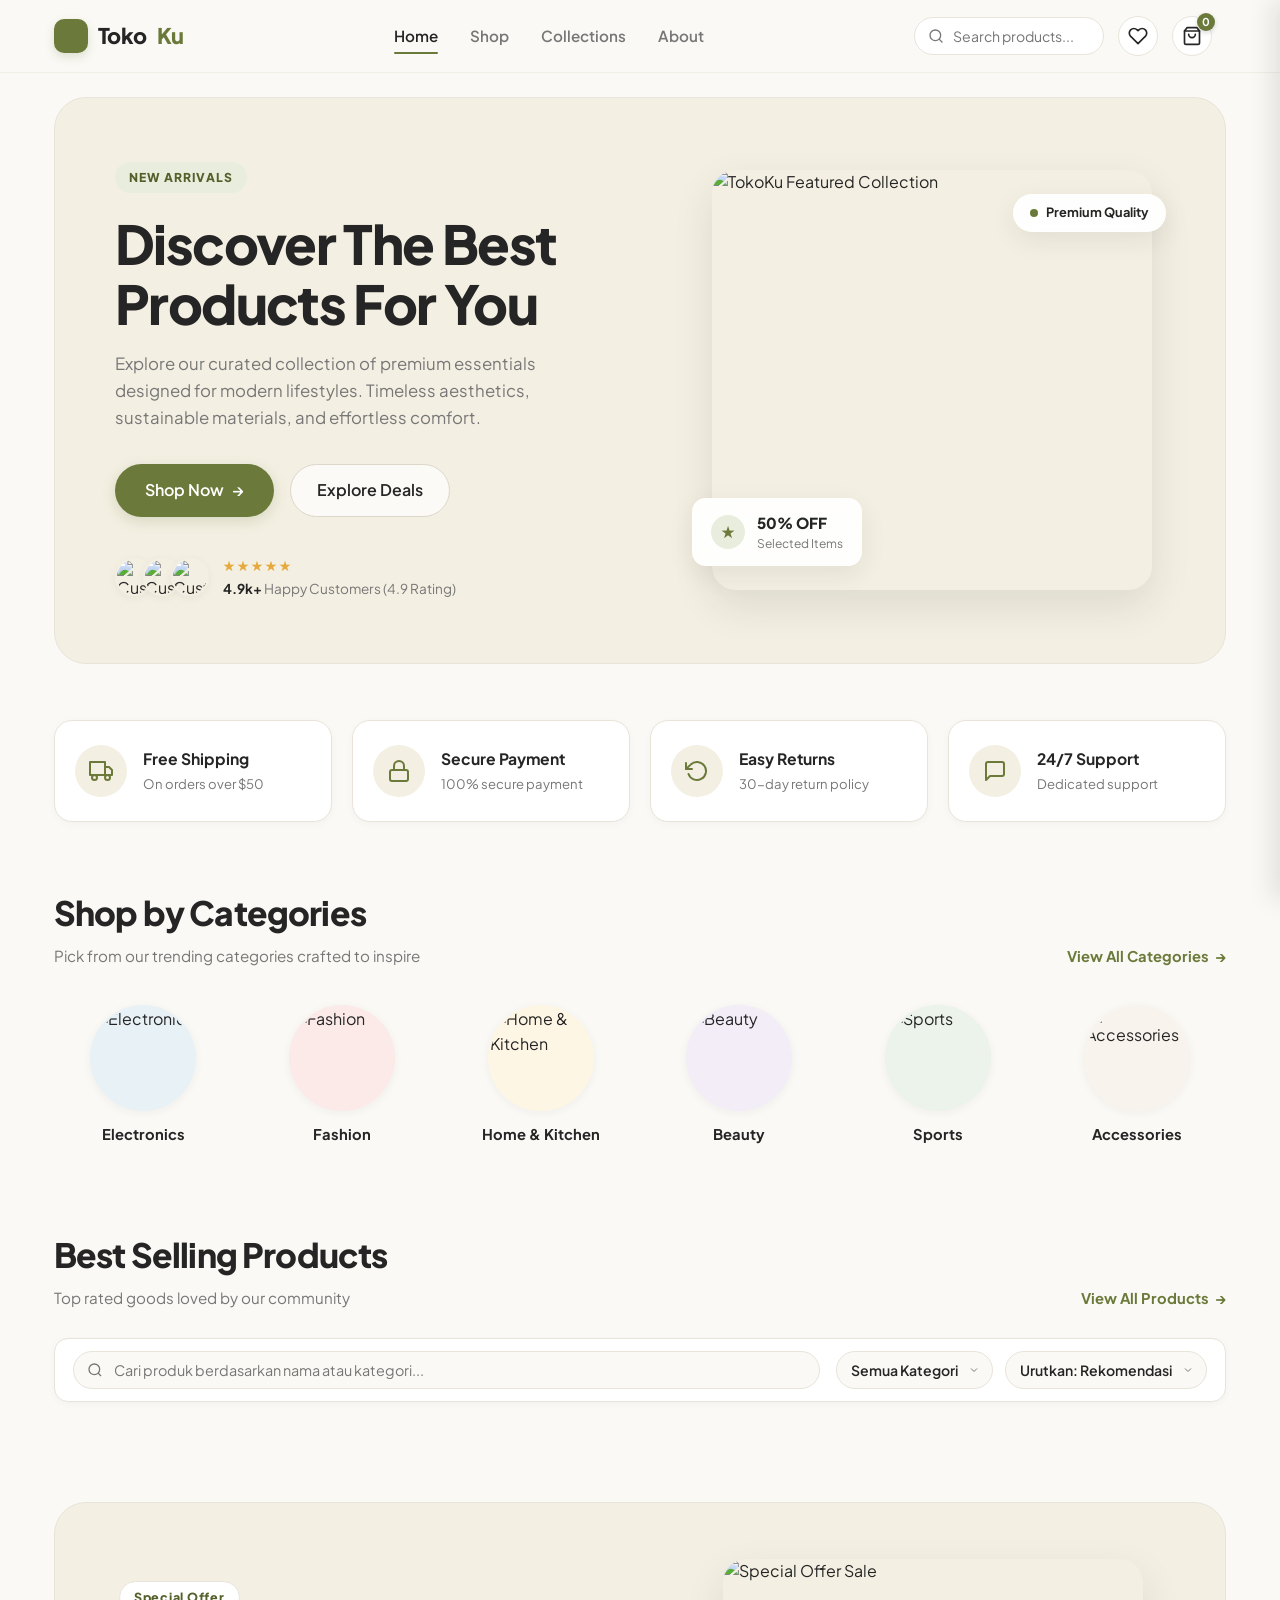
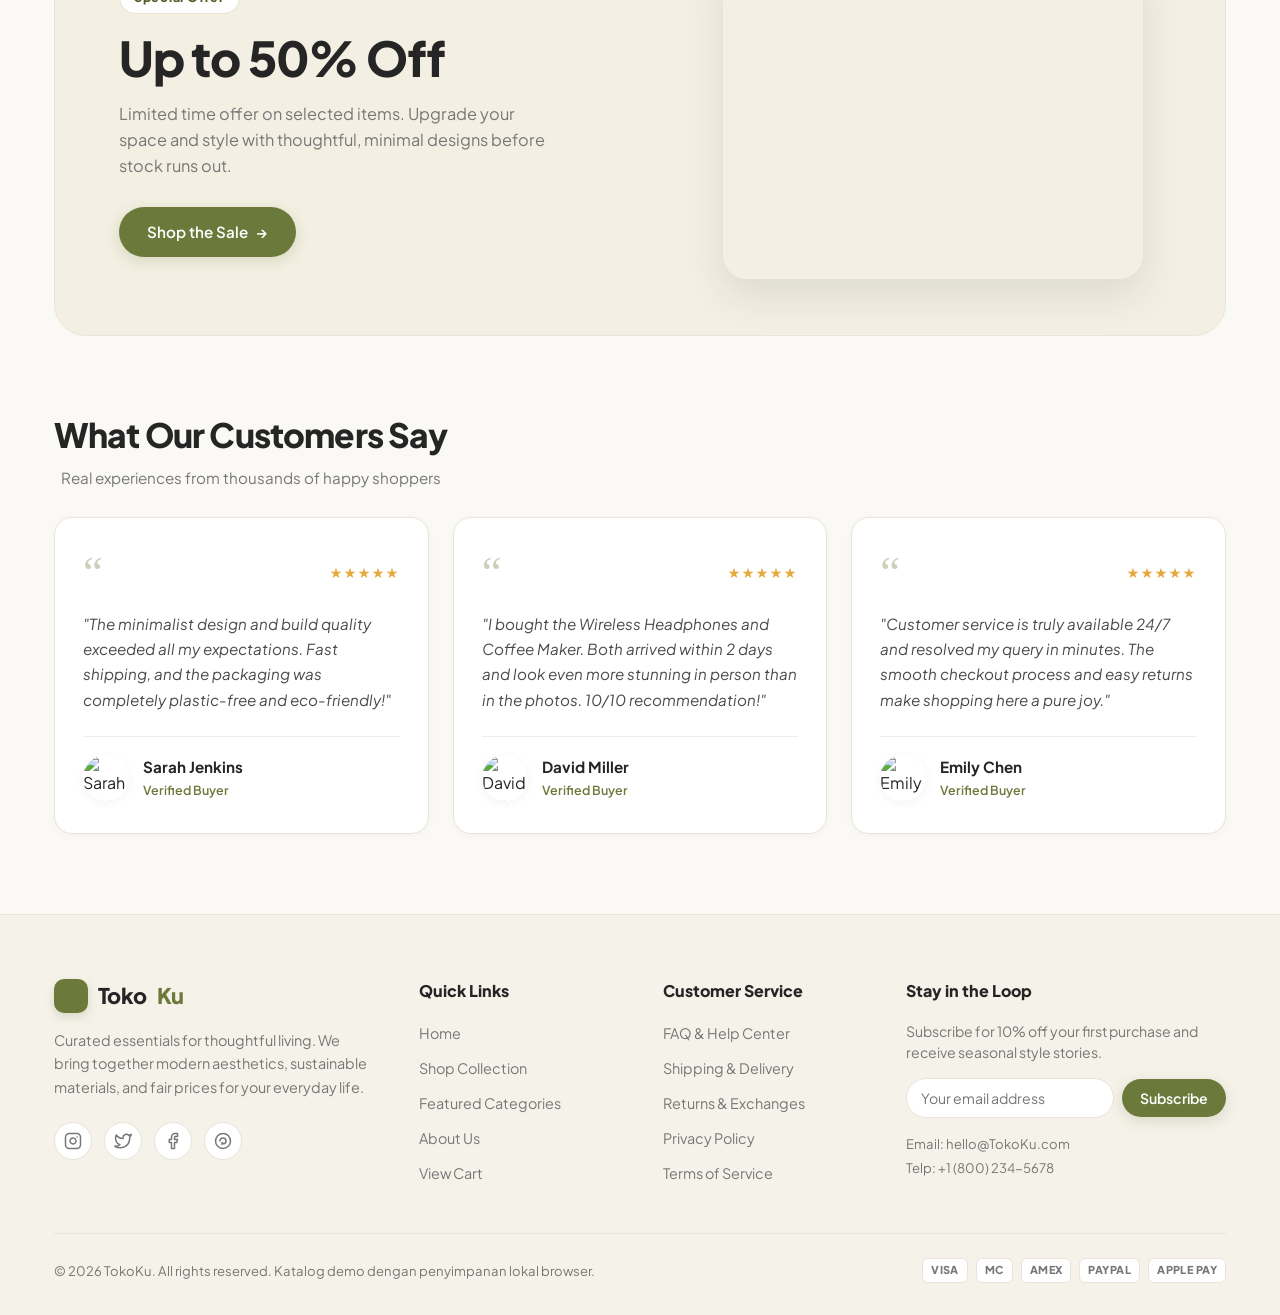
==== commit 93cd28d0: "Tambah Fitur Login" ====
--- a/index.html
+++ b/index.html
@@ -3,8 +3,8 @@
 <head>
   <meta charset="UTF-8">
   <meta name="viewport" content="width=device-width, initial-scale=1.0">
-  <title>ShopLite — Modern & Minimal E-Commerce</title>
-  <meta name="description" content="ShopLite offers modern, premium essentials crafted for your lifestyle. Enjoy free shipping, secure payment, and easy returns.">
+  <title>TokoKu — Modern & Minimal E-Commerce</title>
+  <meta name="description" content="TokoKu offers modern, premium essentials crafted for your lifestyle. Enjoy free shipping, secure payment, and easy returns.">
   
   <!-- Modern Typography: Google Font Plus Jakarta Sans -->
   <link rel="preconnect" href="https://fonts.googleapis.com">
@@ -20,7 +20,7 @@
     <nav class="navbar" id="mainNavbar">
       <div class="navbar-inner">
         <!-- Logo -->
-        <a href="index.html" class="brand" aria-label="ShopLite Home">
+        <a href="index.html" class="brand" aria-label="TokoKu Home">
           <span class="brand-icon">
             <svg viewBox="0 0 24 24" width="18" height="18" fill="none" stroke="currentColor" stroke-width="2.2" stroke-linecap="round" stroke-linejoin="round">
               <path d="M6 2L3 6v14a2 2 0 0 0 2 2h14a2 2 0 0 0 2-2V6l-3-4z"></path>
@@ -28,7 +28,7 @@
               <path d="M16 10a4 4 0 0 1-8 0"></path>
             </svg>
           </span>
-          Shop<span>Lite</span>
+          Toko<span>Ku</span>
         </a>
 
         <!-- Desktop Navigation Links -->
@@ -95,7 +95,7 @@
               <path d="M6 2L3 6v14a2 2 0 0 0 2 2h14a2 2 0 0 0 2-2V6l-3-4z"></path>
             </svg>
           </span>
-          Shop<span>Lite</span>
+          Toko<span>Ku</span>
         </a>
         <button id="mobileMenuClose" class="mobile-close-btn" aria-label="Tutup menu">&times;</button>
       </div>
@@ -148,7 +148,7 @@
 
           <div class="hero-media">
             <div class="hero-img-wrap">
-              <img src="https://images.unsplash.com/photo-1441986300917-64674bd600d8?auto=format&fit=crop&w=900&q=80" alt="ShopLite Featured Collection" class="hero-img">
+              <img src="https://images.unsplash.com/photo-1441986300917-64674bd600d8?auto=format&fit=crop&w=900&q=80" alt="TokoKu Featured Collection" class="hero-img">
               
               <!-- Floating Glassmorphic Badge -->
               <div class="hero-float-card">
@@ -444,7 +444,7 @@
                 <path d="M6 2L3 6v14a2 2 0 0 0 2 2h14a2 2 0 0 0 2-2V6l-3-4z"></path>
               </svg>
             </span>
-            Shop<span>Lite</span>
+            Toko<span>Ku</span>
           </a>
           <p class="footer-bio">
             Curated essentials for thoughtful living. We bring together modern aesthetics, sustainable materials, and fair prices for your everyday life.
@@ -506,12 +506,12 @@
           <p class="footer-news-text">
             Subscribe for 10% off your first purchase and receive seasonal style stories.
           </p>
-          <form class="footer-news-form" onsubmit="event.preventDefault(); showToast('Terima kasih telah berlangganan newsletter ShopLite!'); this.reset();">
+          <form class="footer-news-form" onsubmit="event.preventDefault(); showToast('Terima kasih telah berlangganan newsletter TokoKu!'); this.reset();">
             <input type="email" placeholder="Your email address" required aria-label="Alamat email newsletter">
             <button type="submit" class="btn btn-primary news-btn">Subscribe</button>
           </form>
           <div class="footer-contact-info">
-            <span>Email: hello@shoplite.com</span>
+            <span>Email: hello@TokoKu.com</span>
             <span>Telp: +1 (800) 234-5678</span>
           </div>
         </div>
@@ -519,7 +519,7 @@
 
       <!-- Bottom Bar -->
       <div class="footer-bottom">
-        <p class="copyright">© 2026 ShopLite. All rights reserved. Katalog demo dengan penyimpanan lokal browser.</p>
+        <p class="copyright">© 2026 TokoKu. All rights reserved. Katalog demo dengan penyimpanan lokal browser.</p>
         <div class="payment-badges">
           <span class="pay-badge">VISA</span>
           <span class="pay-badge">MC</span>
--- a/styles.css
+++ b/styles.css
@@ -1,5 +1,5 @@
 /* =========================================================
-   styles.css — ShopLite Modern Minimal Design System
+   styles.css — TokoKu Modern Minimal Design System
    Color Palette: Olive Green (#6B7A3A), Warm Cream (#FAF9F5),
    Soft Cream (#F3EFE2), Dark Text (#252525), Soft Pastels
    ========================================================= */
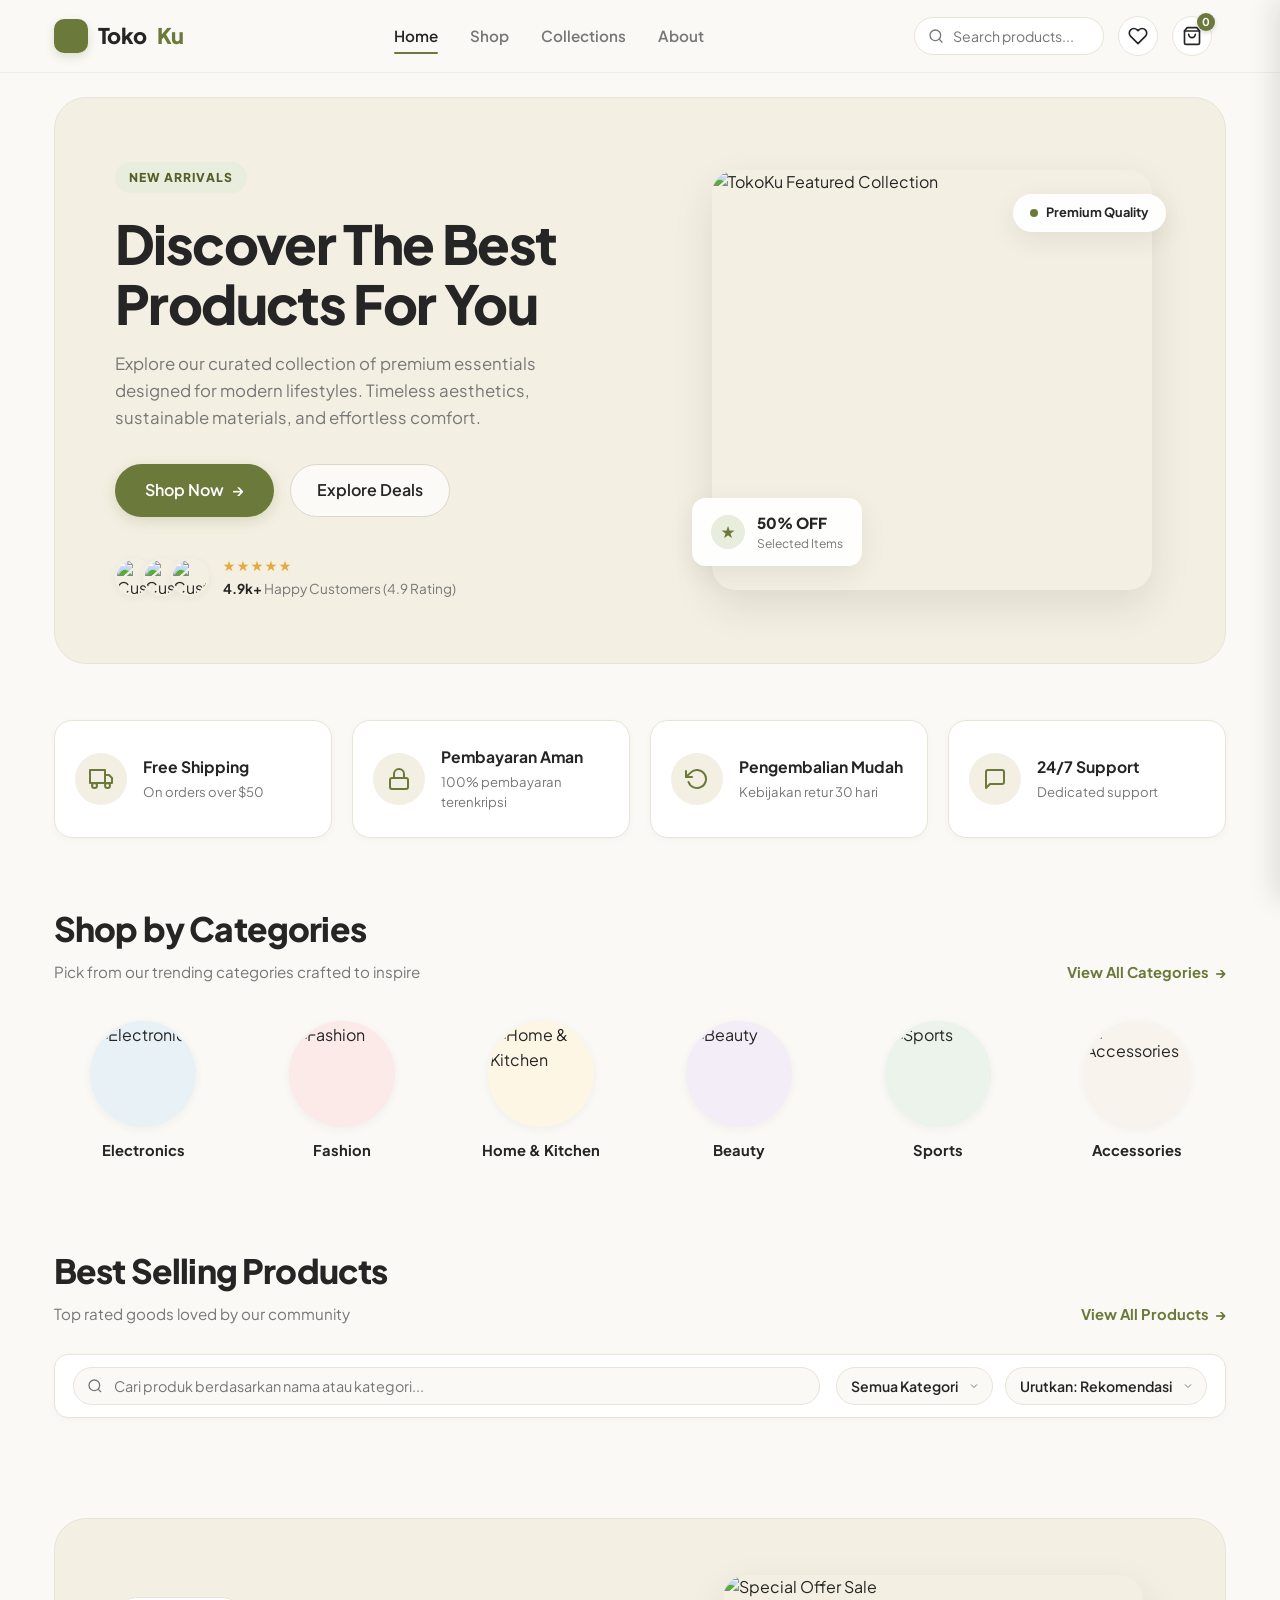
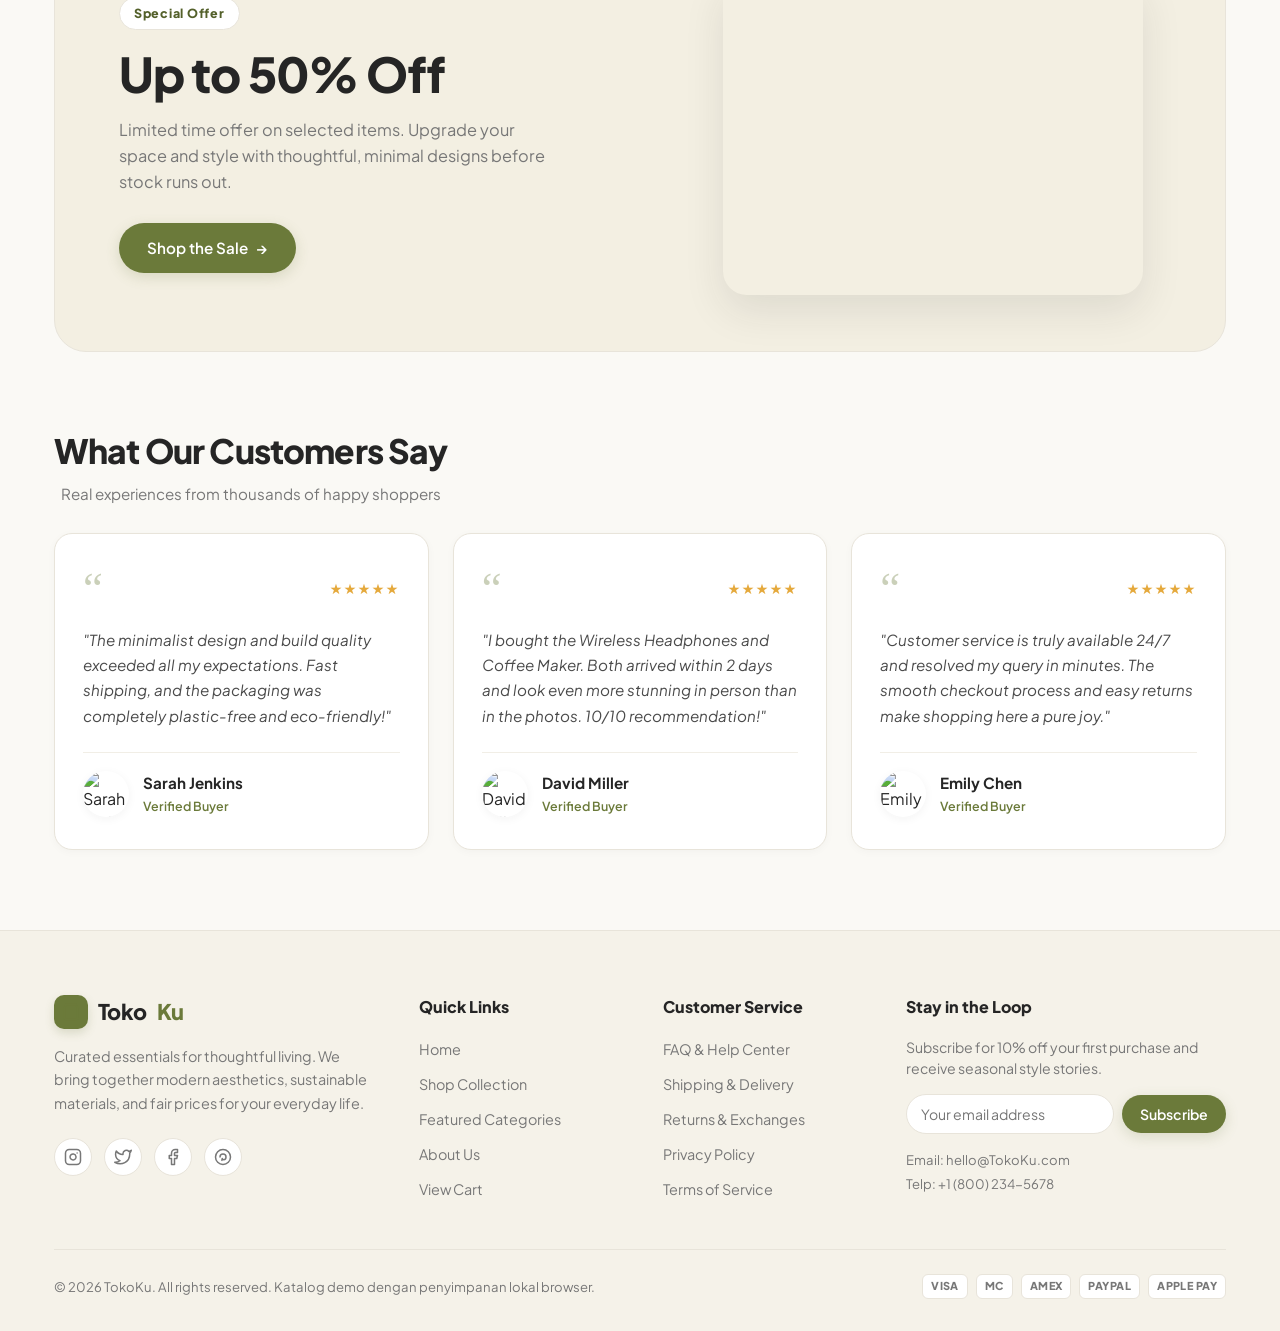
==== commit 747606a7: "Add Login Feature" ====
--- a/index.html
+++ b/index.html
@@ -195,8 +195,8 @@
               </svg>
             </div>
             <div class="benefit-text">
-              <h4 class="benefit-title">Secure Payment</h4>
-              <p class="benefit-sub">100% secure payment</p>
+              <h4 class="benefit-title">Pembayaran Aman</h4>
+              <p class="benefit-sub">100% pembayaran terenkripsi</p>
             </div>
           </div>
 
@@ -209,8 +209,8 @@
               </svg>
             </div>
             <div class="benefit-text">
-              <h4 class="benefit-title">Easy Returns</h4>
-              <p class="benefit-sub">30-day return policy</p>
+              <h4 class="benefit-title">Pengembalian Mudah</h4>
+              <p class="benefit-sub">Kebijakan retur 30 hari</p>
             </div>
           </div>
 
--- a/styles.css
+++ b/styles.css
@@ -2117,6 +2117,10 @@
     display: none;
   }
 
+  .auth-wrapper {
+    display: none;
+  }
+
   .hero-card {
     grid-template-columns: 1fr;
     padding: 36px 28px;
@@ -2253,3 +2257,116 @@
     grid-template-columns: 1fr;
   }
 }
+
+/* Account Dropdown */
+.account-dropdown-wrap {
+  position: relative;
+  display: inline-block;
+}
+
+.account-dropdown-btn {
+  display: flex;
+  align-items: center;
+  gap: 8px;
+  background: none;
+  border: none;
+  cursor: pointer;
+  padding: 6px 12px;
+  border-radius: var(--radius-pill);
+  transition: background 0.2s;
+  font-family: var(--font-sans);
+  font-weight: 600;
+  color: var(--color-text);
+}
+
+.account-dropdown-btn:hover, .account-dropdown-btn[aria-expanded="true"] {
+  background: var(--color-bg);
+}
+
+.account-avatar {
+  width: 28px;
+  height: 28px;
+  border-radius: 50%;
+  background: var(--color-primary-soft);
+  color: var(--color-primary-dark);
+  display: flex;
+  align-items: center;
+  justify-content: center;
+  font-weight: 700;
+  font-size: 0.8rem;
+}
+
+.account-dropdown-menu {
+  position: absolute;
+  top: 100%;
+  right: 0;
+  margin-top: 8px;
+  background: var(--color-surface);
+  border-radius: var(--radius-md);
+  box-shadow: var(--shadow-md);
+  border: 1px solid var(--color-border);
+  min-width: 200px;
+  display: none;
+  flex-direction: column;
+  z-index: 100;
+  overflow: hidden;
+}
+
+.account-dropdown-menu.show {
+  display: flex;
+  animation: dropdownFadeIn 0.2s ease-out;
+}
+
+@keyframes dropdownFadeIn {
+  from { opacity: 0; transform: translateY(-10px); }
+  to { opacity: 1; transform: translateY(0); }
+}
+
+.dropdown-item {
+  padding: 12px 16px;
+  color: var(--color-text);
+  text-decoration: none;
+  font-size: 0.9rem;
+  font-weight: 500;
+  transition: background 0.2s;
+  display: flex;
+  align-items: center;
+  gap: 10px;
+  border-bottom: 1px solid var(--color-border-subtle);
+}
+
+.dropdown-item:last-child {
+  border-bottom: none;
+}
+
+.dropdown-item:hover, .dropdown-item:focus {
+  background: var(--color-bg);
+  color: var(--color-primary-dark);
+  outline: none;
+}
+
+.dropdown-item.text-danger {
+  color: var(--color-danger);
+}
+
+.dropdown-item.text-danger:hover {
+  background: var(--color-danger-bg);
+}
+
+.dropdown-header {
+  padding: 16px;
+  border-bottom: 1px solid var(--color-border);
+  background: var(--color-bg);
+}
+
+.dropdown-name {
+  font-weight: 700;
+  color: var(--color-text);
+  font-size: 0.95rem;
+}
+
+.dropdown-email {
+  font-size: 0.75rem;
+  color: var(--color-text-muted);
+  margin-top: 2px;
+}
